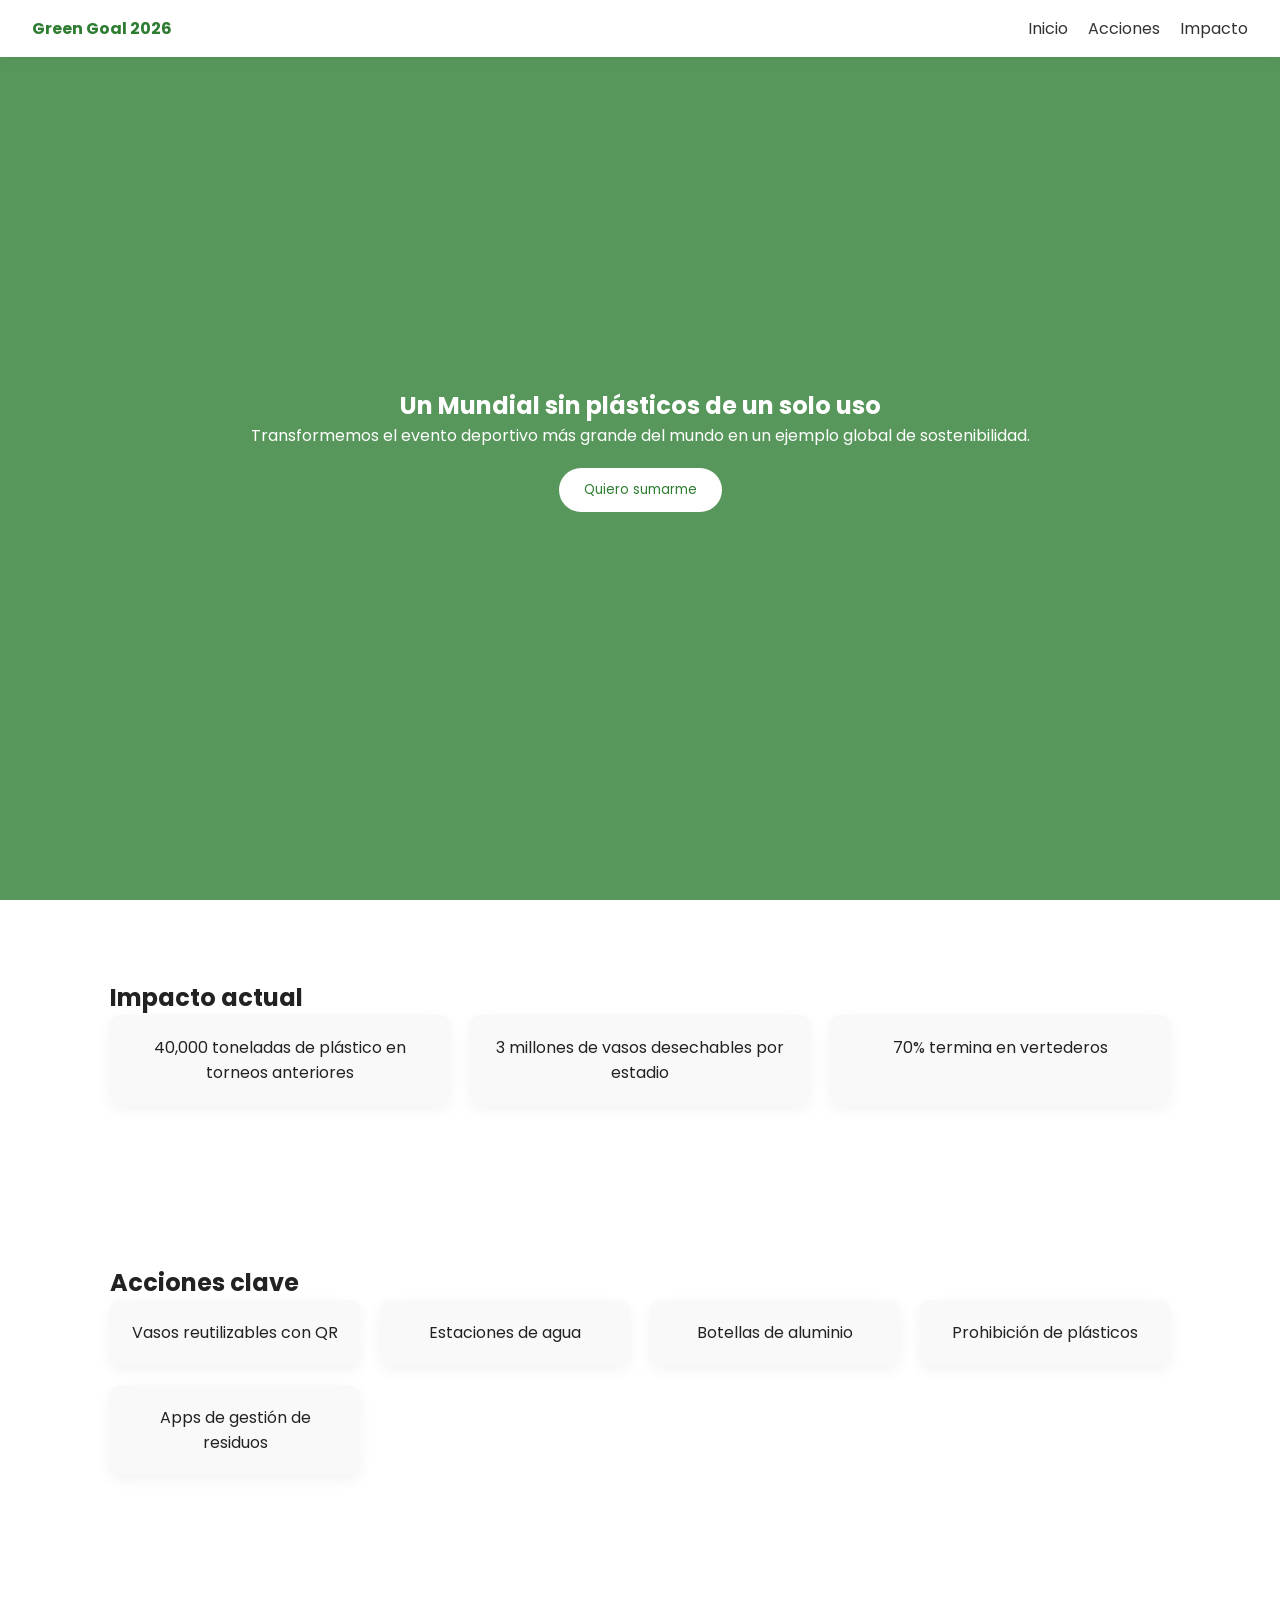
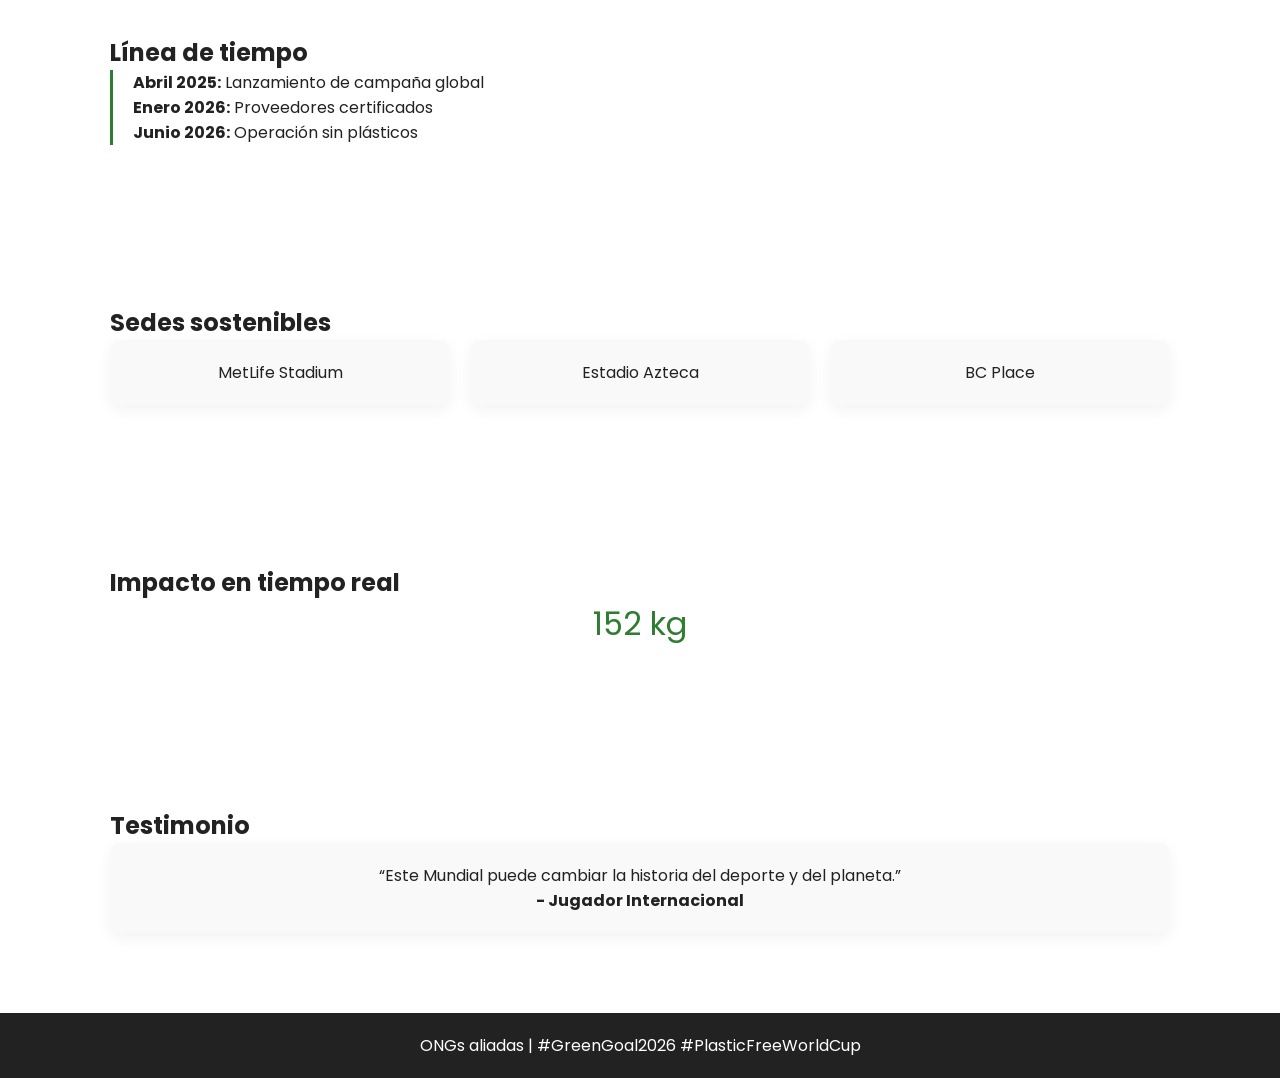
==== index.html @ ec7aee98 "Cambios" ====
<!DOCTYPE html>
<html lang="es">
<head>
  <meta charset="UTF-8">
  <meta name="viewport" content="width=device-width, initial-scale=1.0">
  <title>Green Goal 2026</title>
  <link rel="stylesheet" href="style.css">
  <link href="https://fonts.googleapis.com/css2?family=Poppins:wght@300;400;600;700&display=swap" rel="stylesheet">
</head>
<body>

<header>
  <div class="logo">Green Goal 2026</div>
  <div class="menu-toggle" id="menu-toggle">☰</div>
  <nav>
    <ul id="menu">
      <li><a href="#">Inicio</a></li>
      <li><a href="#">Acciones</a></li>
      <li><a href="#">Impacto</a></li>
    </ul>
  </nav>
</header>

<section class="hero">
  <h1>Un Mundial sin plásticos de un solo uso</h1>
  <p>Transformemos el evento deportivo más grande del mundo en un ejemplo global de sostenibilidad.</p>
  <button class="btn" id="cta-btn">Quiero sumarme</button>
</section>

<section class="section reveal">
  <h2>Impacto actual</h2>
  <div class="grid stats">
    <div class="card">40,000 toneladas de plástico en torneos anteriores</div>
    <div class="card">3 millones de vasos desechables por estadio</div>
    <div class="card">70% termina en vertederos</div>
  </div>
</section>

<section class="section reveal">
  <h2>Acciones clave</h2>
  <div class="grid actions">
    <div class="card">Vasos reutilizables con QR</div>
    <div class="card">Estaciones de agua</div>
    <div class="card">Botellas de aluminio</div>
    <div class="card">Prohibición de plásticos</div>
    <div class="card">Apps de gestión de residuos</div>
  </div>
</section>

<section class="section reveal">
  <h2>Línea de tiempo</h2>
  <div class="timeline">
    <div><strong>Abril 2025:</strong> Lanzamiento de campaña global</div>
    <div><strong>Enero 2026:</strong> Proveedores certificados</div>
    <div><strong>Junio 2026:</strong> Operación sin plásticos</div>
  </div>
</section>

<section class="section reveal">
  <h2>Sedes sostenibles</h2>
  <div class="grid actions">
    <div class="card">MetLife Stadium</div>
    <div class="card">Estadio Azteca</div>
    <div class="card">BC Place</div>
  </div>
</section>

<section class="section reveal">
  <h2>Impacto en tiempo real</h2>
  <div class="counter" id="counter">0 kg</div>
</section>

<section class="section reveal">
  <h2>Testimonio</h2>
  <div class="card">
    “Este Mundial puede cambiar la historia del deporte y del planeta.”
    <br><strong>- Jugador Internacional</strong>
  </div>
</section>

<footer>
  <p>ONGs aliadas | #GreenGoal2026 #PlasticFreeWorldCup</p>
</footer>

<script src="script.js"></script>
</body>
</html>
---- style.css ----
:root{
    --green-dark:#2e7d32;
    --green-light:#a5d6a7;
    --gray-dark:#222;
  }
  
  *{
    margin:0;
    padding:0;
    box-sizing:border-box;
    font-family:'Poppins',sans-serif;
  }
  
  body{
    color:var(--gray-dark);
    background:#fff;
  }
  
  header{
    position:fixed;
    width:100%;
    top:0;
    display:flex;
    justify-content:space-between;
    align-items:center;
    padding:1rem 2rem;
    background:#fff;
    box-shadow:0 2px 10px rgba(0,0,0,0.05);
    z-index:1000;
  }
  
  .logo{
    font-weight:700;
    color:var(--green-dark);
  }
  
  nav ul{
    display:flex;
    list-style:none;
  }
  
  nav ul li{
    margin-left:20px;
  }
  
  nav a{
    text-decoration:none;
    color:#333;
  }
  
  .menu-toggle{
    display:none;
    font-size:1.5rem;
    cursor:pointer;
  }
  
  .hero{
    height:100vh;
    display:flex;
    flex-direction:column;
    justify-content:center;
    align-items:center;
    text-align:center;
    background:linear-gradient(rgba(46,125,50,0.8),rgba(46,125,50,0.8)),
    url('https://images.unsplash.com/photo-1508098682722-e99c43a406b2') center/cover;
    color:white;
    padding:20px;
  }
  
  .btn{
    margin-top:20px;
    padding:12px 25px;
    border:none;
    border-radius:30px;
    cursor:pointer;
    background:white;
    color:var(--green-dark);
    transition:0.3s;
  }
  
  .btn:hover{
    background:var(--green-light);
  }
  
  .section{
    padding:80px 20px;
    max-width:1100px;
    margin:auto;
  }
  
  .grid{
    display:grid;
    gap:20px;
  }
  
  .stats{
    grid-template-columns:repeat(auto-fit,minmax(200px,1fr));
  }
  
  .actions{
    grid-template-columns:repeat(auto-fit,minmax(220px,1fr));
  }
  
  .card{
    background:#f9f9f9;
    padding:20px;
    border-radius:10px;
    text-align:center;
    box-shadow:0 5px 15px rgba(0,0,0,0.05);
  }
  
  .timeline{
    border-left:3px solid var(--green-dark);
    padding-left:20px;
  }
  
  .counter{
    text-align:center;
    font-size:2rem;
    color:var(--green-dark);
  }
  
  footer{
    background:var(--gray-dark);
    color:#fff;
    text-align:center;
    padding:20px;
  }
  
  /* Scroll reveal */
  .reveal{
    opacity:0;
    transform:translateY(20px);
    transition:1s;
  }
  
  .reveal.active{
    opacity:1;
    transform:translateY(0);
  }
  
  /* Responsive */
  @media(max-width:768px){
    nav ul{
      display:none;
      flex-direction:column;
      position:absolute;
      right:0;
      top:60px;
      background:#fff;
      width:200px;
    }
  
    nav ul.show{
      display:flex;
    }
  
    .menu-toggle{
      display:block;
    }
  }
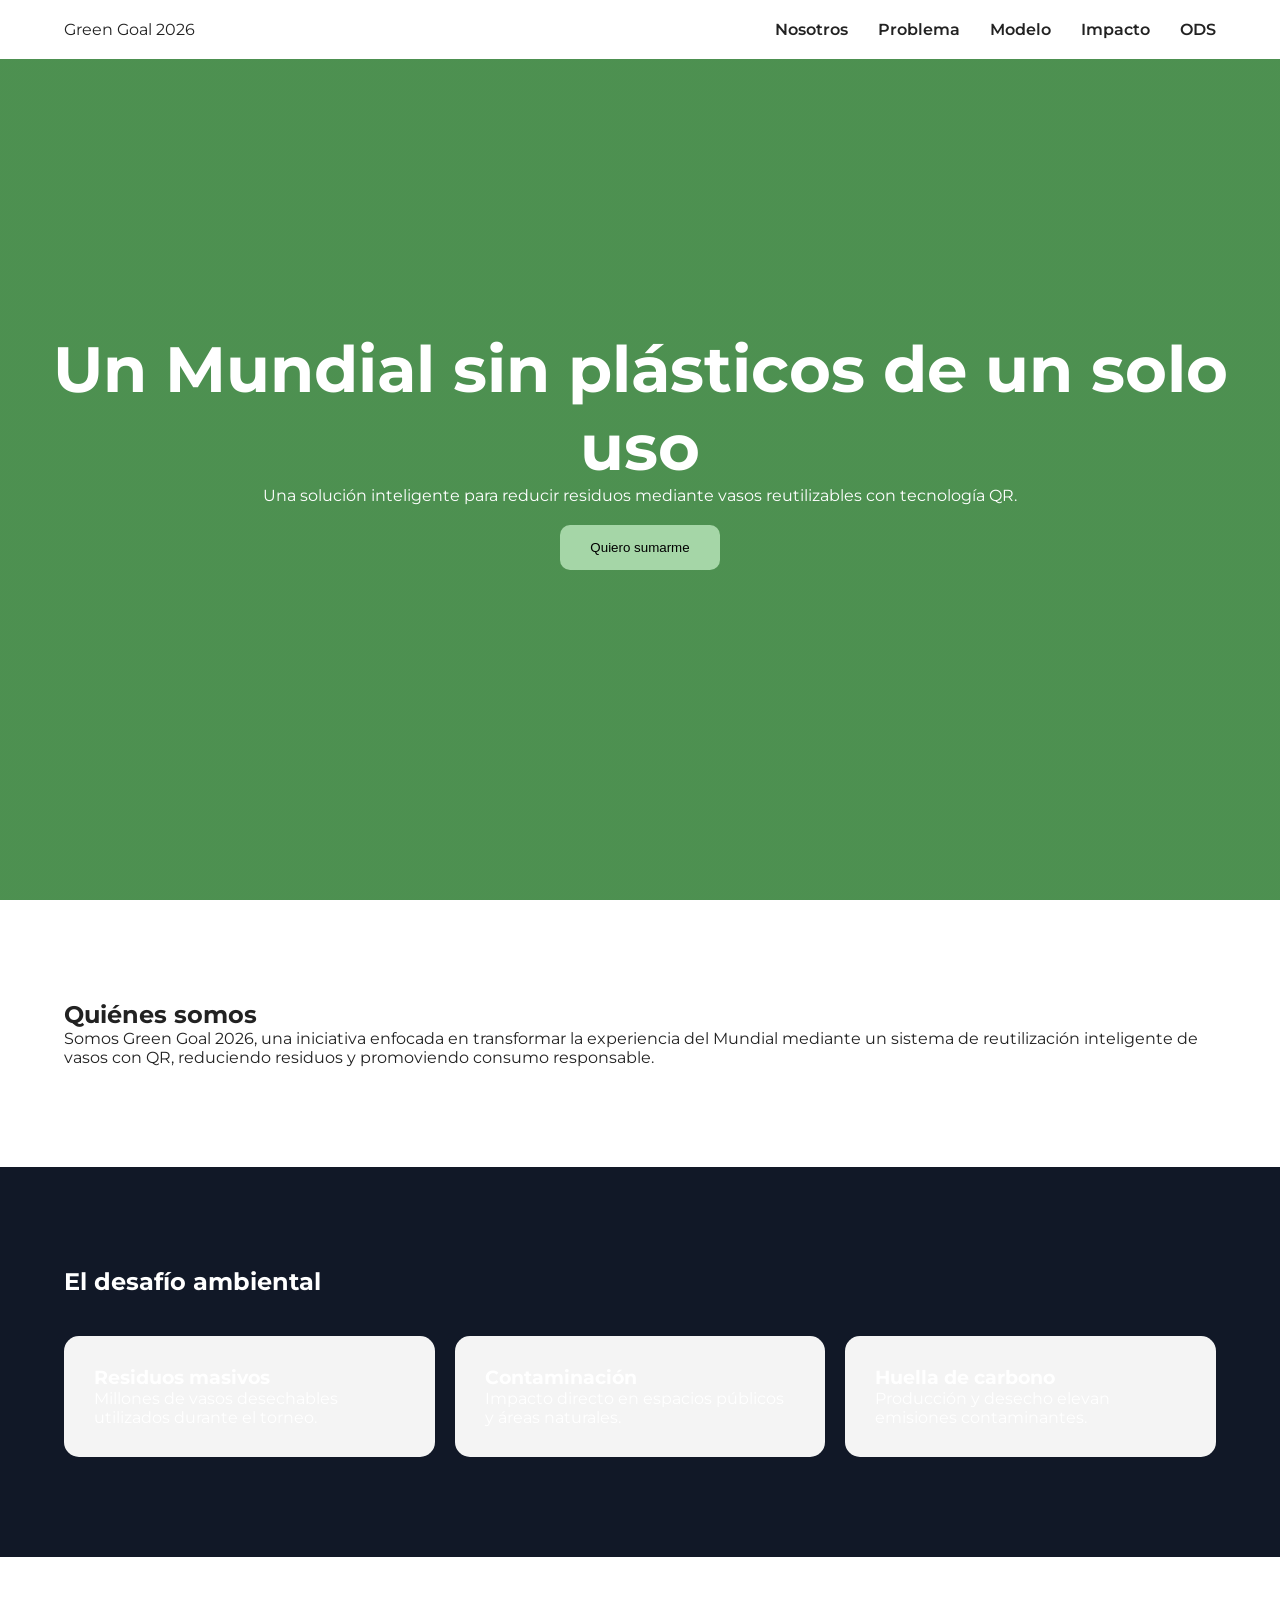
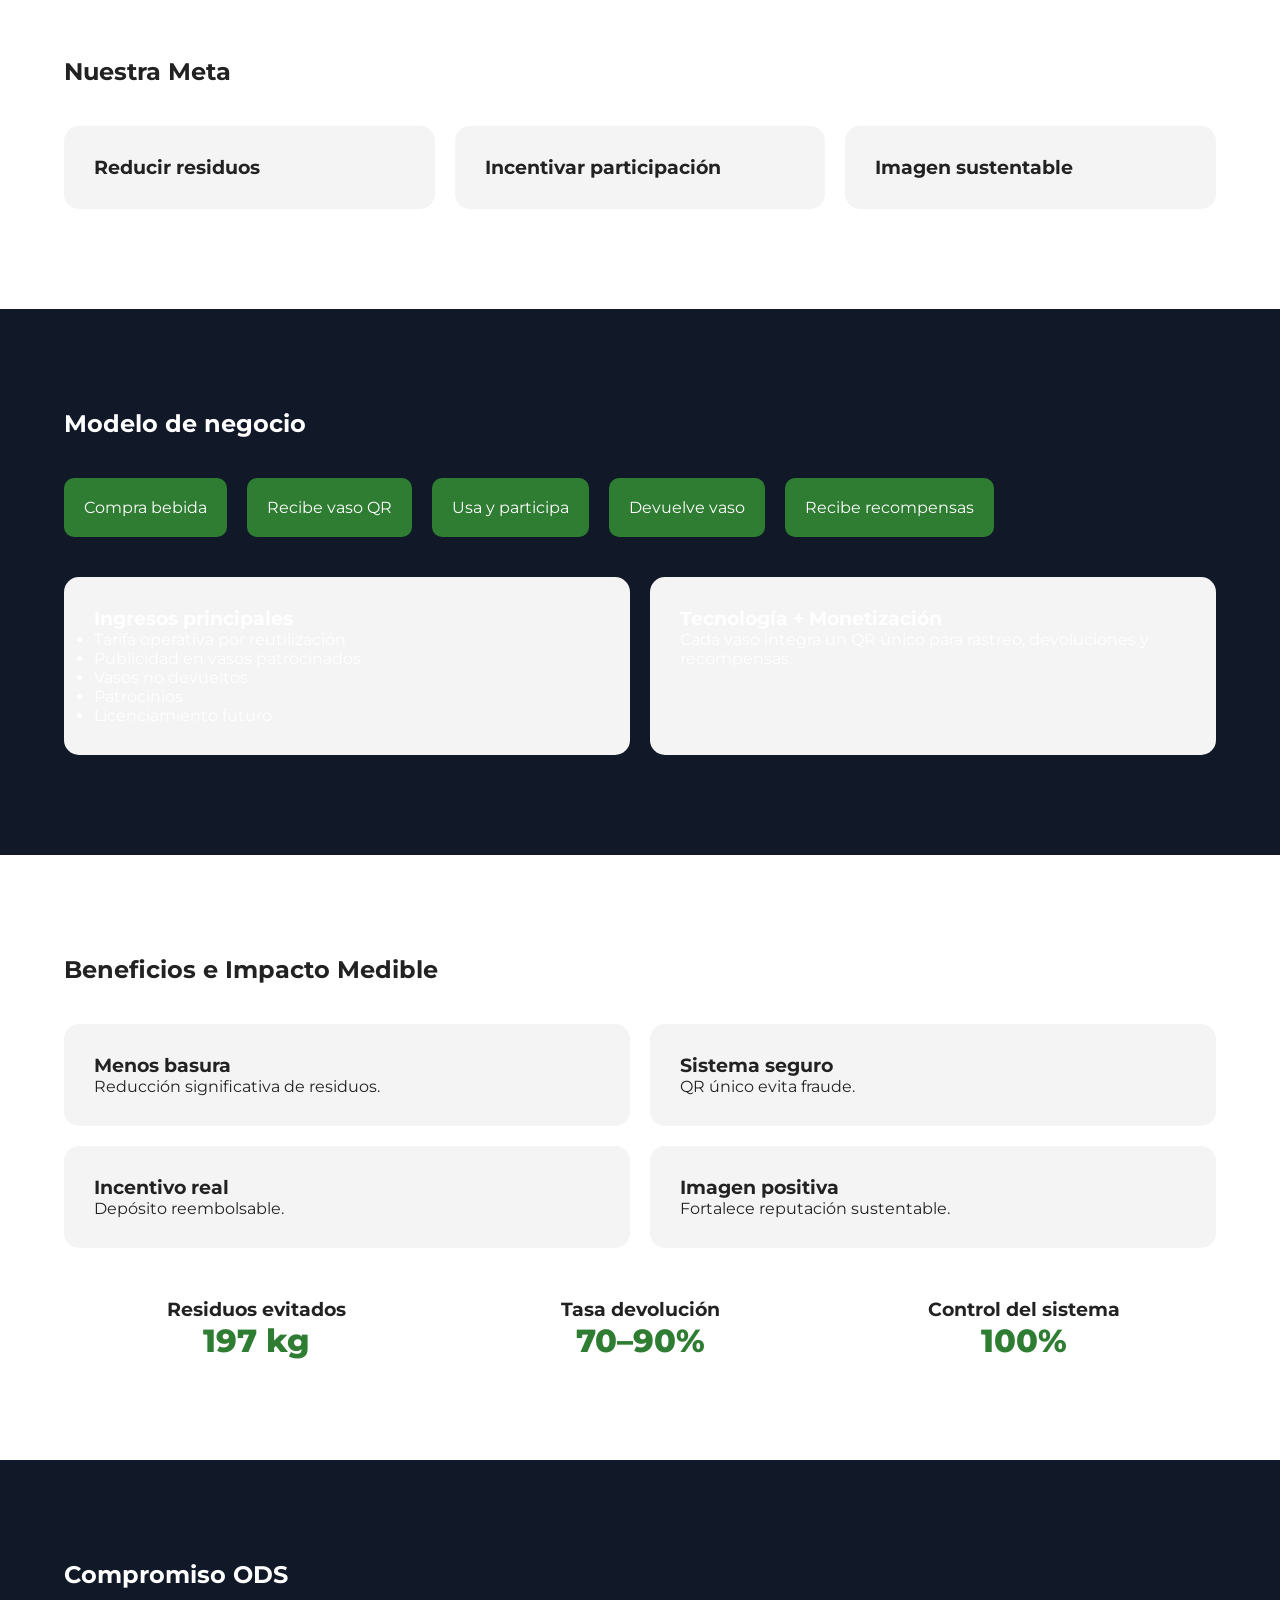
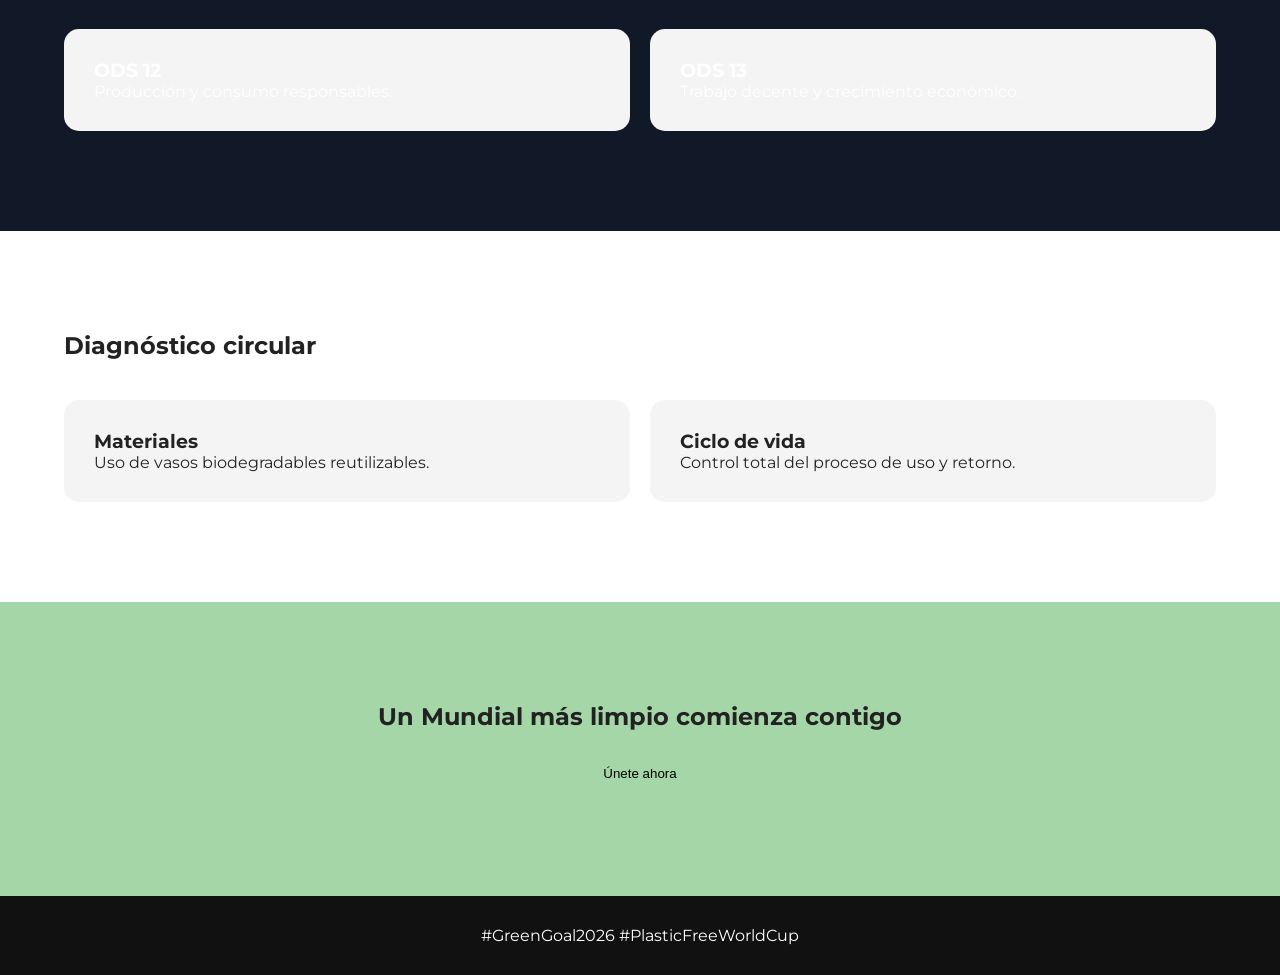
==== commit dd667e5b: "Cambios" ====
--- a/index.html
+++ b/index.html
@@ -4,82 +4,234 @@
   <meta charset="UTF-8">
   <meta name="viewport" content="width=device-width, initial-scale=1.0">
   <title>Green Goal 2026</title>
+
   <link rel="stylesheet" href="style.css">
-  <link href="https://fonts.googleapis.com/css2?family=Poppins:wght@300;400;600;700&display=swap" rel="stylesheet">
+  <link href="https://fonts.googleapis.com/css2?family=Montserrat:wght@300;400;600;700;800&display=swap" rel="stylesheet">
 </head>
 <body>
 
-<header>
-  <div class="logo">Green Goal 2026</div>
-  <div class="menu-toggle" id="menu-toggle">☰</div>
-  <nav>
-    <ul id="menu">
-      <li><a href="#">Inicio</a></li>
-      <li><a href="#">Acciones</a></li>
-      <li><a href="#">Impacto</a></li>
-    </ul>
-  </nav>
+<header class="header">
+    <div class="container nav-container">
+        <div class="logo">Green Goal 2026</div>
+
+        <nav class="nav" id="nav">
+            <a href="#about">Nosotros</a>
+            <a href="#challenge">Problema</a>
+            <a href="#model">Modelo</a>
+            <a href="#impact">Impacto</a>
+            <a href="#ods">ODS</a>
+        </nav>
+
+        <button class="hamburger" id="hamburger">
+            ☰
+        </button>
+    </div>
 </header>
 
 <section class="hero">
-  <h1>Un Mundial sin plásticos de un solo uso</h1>
-  <p>Transformemos el evento deportivo más grande del mundo en un ejemplo global de sostenibilidad.</p>
-  <button class="btn" id="cta-btn">Quiero sumarme</button>
+    <div class="hero-content">
+        <h1>Un Mundial sin plásticos de un solo uso</h1>
+        <p>
+            Una solución inteligente para reducir residuos
+            mediante vasos reutilizables con tecnología QR.
+        </p>
+
+        <button id="joinBtn">Quiero sumarme</button>
+    </div>
+</section>
+
+<section id="about" class="section reveal">
+    <div class="container">
+        <h2>Quiénes somos</h2>
+        <p>
+            Somos Green Goal 2026, una iniciativa enfocada en transformar
+            la experiencia del Mundial mediante un sistema de reutilización
+            inteligente de vasos con QR, reduciendo residuos y promoviendo
+            consumo responsable.
+        </p>
+    </div>
+</section>
+
+<section id="challenge" class="section reveal dark">
+    <div class="container">
+        <h2>El desafío ambiental</h2>
+
+        <div class="grid-3">
+
+            <div class="card">
+                <h3>Residuos masivos</h3>
+                <p>Millones de vasos desechables utilizados durante el torneo.</p>
+            </div>
+
+            <div class="card">
+                <h3>Contaminación</h3>
+                <p>Impacto directo en espacios públicos y áreas naturales.</p>
+            </div>
+
+            <div class="card">
+                <h3>Huella de carbono</h3>
+                <p>Producción y desecho elevan emisiones contaminantes.</p>
+            </div>
+
+        </div>
+    </div>
 </section>
 
 <section class="section reveal">
-  <h2>Impacto actual</h2>
-  <div class="grid stats">
-    <div class="card">40,000 toneladas de plástico en torneos anteriores</div>
-    <div class="card">3 millones de vasos desechables por estadio</div>
-    <div class="card">70% termina en vertederos</div>
-  </div>
+    <div class="container">
+        <h2>Nuestra Meta</h2>
+
+        <div class="grid-3">
+
+            <div class="goal-card">
+                <h3>Reducir residuos</h3>
+            </div>
+
+            <div class="goal-card">
+                <h3>Incentivar participación</h3>
+            </div>
+
+            <div class="goal-card">
+                <h3>Imagen sustentable</h3>
+            </div>
+
+        </div>
+    </div>
+</section>
+
+<section id="model" class="section reveal dark">
+    <div class="container">
+        <h2>Modelo de negocio</h2>
+
+        <div class="timeline-flow">
+
+            <div class="flow-step">Compra bebida</div>
+            <div class="flow-step">Recibe vaso QR</div>
+            <div class="flow-step">Usa y participa</div>
+            <div class="flow-step">Devuelve vaso</div>
+            <div class="flow-step">Recibe recompensas</div>
+
+        </div>
+
+        <div class="business-grid">
+
+            <div class="business-card">
+                <h3>Ingresos principales</h3>
+                <ul>
+                    <li>Tarifa operativa por reutilización</li>
+                    <li>Publicidad en vasos patrocinados</li>
+                    <li>Vasos no devueltos</li>
+                    <li>Patrocinios</li>
+                    <li>Licenciamiento futuro</li>
+                </ul>
+            </div>
+
+            <div class="business-card">
+                <h3>Tecnología + Monetización</h3>
+                <p>
+                    Cada vaso integra un QR único para rastreo,
+                    devoluciones y recompensas.
+                </p>
+            </div>
+
+        </div>
+    </div>
+</section>
+
+<section id="impact" class="section reveal">
+    <div class="container">
+        <h2>Beneficios e Impacto Medible</h2>
+
+        <div class="grid-2">
+
+            <div class="metric-card">
+                <h3>Menos basura</h3>
+                <p>Reducción significativa de residuos.</p>
+            </div>
+
+            <div class="metric-card">
+                <h3>Sistema seguro</h3>
+                <p>QR único evita fraude.</p>
+            </div>
+
+            <div class="metric-card">
+                <h3>Incentivo real</h3>
+                <p>Depósito reembolsable.</p>
+            </div>
+
+            <div class="metric-card">
+                <h3>Imagen positiva</h3>
+                <p>Fortalece reputación sustentable.</p>
+            </div>
+
+        </div>
+
+        <div class="live-metrics">
+
+            <div>
+                <h3>Residuos evitados</h3>
+                <span id="plasticCounter">0 kg</span>
+            </div>
+
+            <div>
+                <h3>Tasa devolución</h3>
+                <span>70–90%</span>
+            </div>
+
+            <div>
+                <h3>Control del sistema</h3>
+                <span>100%</span>
+            </div>
+
+        </div>
+    </div>
+</section>
+
+<section id="ods" class="section reveal dark">
+    <div class="container">
+        <h2>Compromiso ODS</h2>
+
+        <div class="grid-2">
+
+            <div class="card">
+                <h3>ODS 12</h3>
+                <p>Producción y consumo responsables.</p>
+            </div>
+
+            <div class="card">
+                <h3>ODS 13</h3>
+                <p>Trabajo decente y crecimiento económico.</p>
+            </div>
+
+        </div>
+    </div>
 </section>
 
 <section class="section reveal">
-  <h2>Acciones clave</h2>
-  <div class="grid actions">
-    <div class="card">Vasos reutilizables con QR</div>
-    <div class="card">Estaciones de agua</div>
-    <div class="card">Botellas de aluminio</div>
-    <div class="card">Prohibición de plásticos</div>
-    <div class="card">Apps de gestión de residuos</div>
-  </div>
-</section>
-
-<section class="section reveal">
-  <h2>Línea de tiempo</h2>
-  <div class="timeline">
-    <div><strong>Abril 2025:</strong> Lanzamiento de campaña global</div>
-    <div><strong>Enero 2026:</strong> Proveedores certificados</div>
-    <div><strong>Junio 2026:</strong> Operación sin plásticos</div>
-  </div>
-</section>
-
-<section class="section reveal">
-  <h2>Sedes sostenibles</h2>
-  <div class="grid actions">
-    <div class="card">MetLife Stadium</div>
-    <div class="card">Estadio Azteca</div>
-    <div class="card">BC Place</div>
-  </div>
-</section>
-
-<section class="section reveal">
-  <h2>Impacto en tiempo real</h2>
-  <div class="counter" id="counter">0 kg</div>
-</section>
-
-<section class="section reveal">
-  <h2>Testimonio</h2>
-  <div class="card">
-    “Este Mundial puede cambiar la historia del deporte y del planeta.”
-    <br><strong>- Jugador Internacional</strong>
-  </div>
+    <div class="container">
+        <h2>Diagnóstico circular</h2>
+
+        <div class="grid-2">
+            <div class="card">
+                <h3>Materiales</h3>
+                <p>Uso de vasos biodegradables reutilizables.</p>
+            </div>
+
+            <div class="card">
+                <h3>Ciclo de vida</h3>
+                <p>Control total del proceso de uso y retorno.</p>
+            </div>
+        </div>
+    </div>
+</section>
+
+<section class="cta reveal">
+    <h2>Un Mundial más limpio comienza contigo</h2>
+    <button id="joinBtn2">Únete ahora</button>
 </section>
 
 <footer>
-  <p>ONGs aliadas | #GreenGoal2026 #PlasticFreeWorldCup</p>
+    <p>#GreenGoal2026 #PlasticFreeWorldCup</p>
 </footer>
 
 <script src="script.js"></script>
--- a/style.css
+++ b/style.css
@@ -1,161 +1,204 @@
 :root{
-    --green-dark:#2e7d32;
-    --green-light:#a5d6a7;
-    --gray-dark:#222;
-  }
-  
-  *{
-    margin:0;
-    padding:0;
-    box-sizing:border-box;
-    font-family:'Poppins',sans-serif;
-  }
-  
-  body{
-    color:var(--gray-dark);
-    background:#fff;
-  }
-  
-  header{
-    position:fixed;
-    width:100%;
-    top:0;
-    display:flex;
-    justify-content:space-between;
-    align-items:center;
-    padding:1rem 2rem;
-    background:#fff;
-    box-shadow:0 2px 10px rgba(0,0,0,0.05);
-    z-index:1000;
-  }
-  
-  .logo{
-    font-weight:700;
-    color:var(--green-dark);
-  }
-  
-  nav ul{
-    display:flex;
-    list-style:none;
-  }
-  
-  nav ul li{
-    margin-left:20px;
-  }
-  
-  nav a{
-    text-decoration:none;
-    color:#333;
-  }
-  
-  .menu-toggle{
-    display:none;
-    font-size:1.5rem;
-    cursor:pointer;
-  }
-  
-  .hero{
-    height:100vh;
-    display:flex;
-    flex-direction:column;
-    justify-content:center;
-    align-items:center;
-    text-align:center;
-    background:linear-gradient(rgba(46,125,50,0.8),rgba(46,125,50,0.8)),
-    url('https://images.unsplash.com/photo-1508098682722-e99c43a406b2') center/cover;
-    color:white;
-    padding:20px;
-  }
-  
-  .btn{
-    margin-top:20px;
-    padding:12px 25px;
-    border:none;
-    border-radius:30px;
-    cursor:pointer;
-    background:white;
-    color:var(--green-dark);
-    transition:0.3s;
-  }
-  
-  .btn:hover{
-    background:var(--green-light);
-  }
-  
-  .section{
-    padding:80px 20px;
-    max-width:1100px;
-    margin:auto;
-  }
-  
-  .grid{
-    display:grid;
-    gap:20px;
-  }
-  
-  .stats{
-    grid-template-columns:repeat(auto-fit,minmax(200px,1fr));
-  }
-  
-  .actions{
-    grid-template-columns:repeat(auto-fit,minmax(220px,1fr));
-  }
-  
-  .card{
-    background:#f9f9f9;
-    padding:20px;
-    border-radius:10px;
-    text-align:center;
-    box-shadow:0 5px 15px rgba(0,0,0,0.05);
-  }
-  
-  .timeline{
-    border-left:3px solid var(--green-dark);
-    padding-left:20px;
-  }
-  
-  .counter{
-    text-align:center;
-    font-size:2rem;
-    color:var(--green-dark);
-  }
-  
-  footer{
-    background:var(--gray-dark);
-    color:#fff;
-    text-align:center;
-    padding:20px;
-  }
-  
-  /* Scroll reveal */
-  .reveal{
-    opacity:0;
-    transform:translateY(20px);
-    transition:1s;
-  }
-  
-  .reveal.active{
-    opacity:1;
-    transform:translateY(0);
-  }
-  
-  /* Responsive */
-  @media(max-width:768px){
-    nav ul{
-      display:none;
+  --primary:#2e7d32;
+  --secondary:#a5d6a7;
+  --dark:#111827;
+  --white:#ffffff;
+}
+
+*{
+  margin:0;
+  padding:0;
+  box-sizing:border-box;
+}
+
+body{
+  font-family:'Montserrat',sans-serif;
+  background:white;
+  color:#222;
+}
+
+.container{
+  width:90%;
+  max-width:1200px;
+  margin:auto;
+}
+
+.header{
+  position:fixed;
+  width:100%;
+  top:0;
+  background:white;
+  z-index:999;
+}
+
+.nav-container{
+  display:flex;
+  justify-content:space-between;
+  align-items:center;
+  padding:20px 0;
+}
+
+.nav{
+  display:flex;
+  gap:30px;
+}
+
+.nav a{
+  text-decoration:none;
+  color:#222;
+  font-weight:600;
+}
+
+.hamburger{
+  display:none;
+  border:none;
+  background:none;
+  font-size:2rem;
+}
+
+.hero{
+  height:100vh;
+  background:linear-gradient(rgba(46,125,50,.85),rgba(46,125,50,.85));
+  display:flex;
+  justify-content:center;
+  align-items:center;
+  text-align:center;
+  color:white;
+  padding:20px;
+}
+
+.hero h1{
+  font-size:4rem;
+}
+
+button{
+  padding:15px 30px;
+  border:none;
+  background:var(--secondary);
+  margin-top:20px;
+  cursor:pointer;
+  border-radius:10px;
+}
+
+.section{
+  padding:100px 0;
+}
+
+.dark{
+  background:var(--dark);
+  color:white;
+}
+
+.grid-2,
+.grid-3{
+  display:grid;
+  gap:20px;
+  margin-top:40px;
+}
+
+.grid-2{
+  grid-template-columns:repeat(2,1fr);
+}
+
+.grid-3{
+  grid-template-columns:repeat(3,1fr);
+}
+
+.card,
+.goal-card,
+.metric-card,
+.business-card{
+  padding:30px;
+  border-radius:15px;
+  background:#f4f4f4;
+}
+
+.timeline-flow{
+  display:flex;
+  gap:20px;
+  flex-wrap:wrap;
+  margin:40px 0;
+}
+
+.flow-step{
+  padding:20px;
+  background:var(--primary);
+  color:white;
+  border-radius:10px;
+}
+
+.business-grid{
+  display:grid;
+  grid-template-columns:1fr 1fr;
+  gap:20px;
+}
+
+.live-metrics{
+  display:grid;
+  grid-template-columns:repeat(3,1fr);
+  margin-top:50px;
+  text-align:center;
+}
+
+.live-metrics span{
+  font-size:2rem;
+  font-weight:800;
+  color:var(--primary);
+}
+
+.cta{
+  padding:100px 20px;
+  text-align:center;
+  background:var(--secondary);
+}
+
+footer{
+  background:#111;
+  color:white;
+  text-align:center;
+  padding:30px;
+}
+
+.reveal{
+  opacity:0;
+  transform:translateY(40px);
+  transition:1s;
+}
+
+.reveal.active{
+  opacity:1;
+  transform:translateY(0);
+}
+
+@media(max-width:768px){
+
+  .nav{
+      position:absolute;
+      top:80px;
+      right:-100%;
       flex-direction:column;
-      position:absolute;
+      background:white;
+      width:250px;
+      padding:20px;
+      transition:.3s;
+  }
+
+  .nav.active{
       right:0;
-      top:60px;
-      background:#fff;
-      width:200px;
-    }
-  
-    nav ul.show{
-      display:flex;
-    }
-  
-    .menu-toggle{
+  }
+
+  .hamburger{
       display:block;
-    }
-  }+  }
+
+  .grid-2,
+  .grid-3,
+  .business-grid,
+  .live-metrics{
+      grid-template-columns:1fr;
+  }
+
+  .hero h1{
+      font-size:2.2rem;
+  }
+}
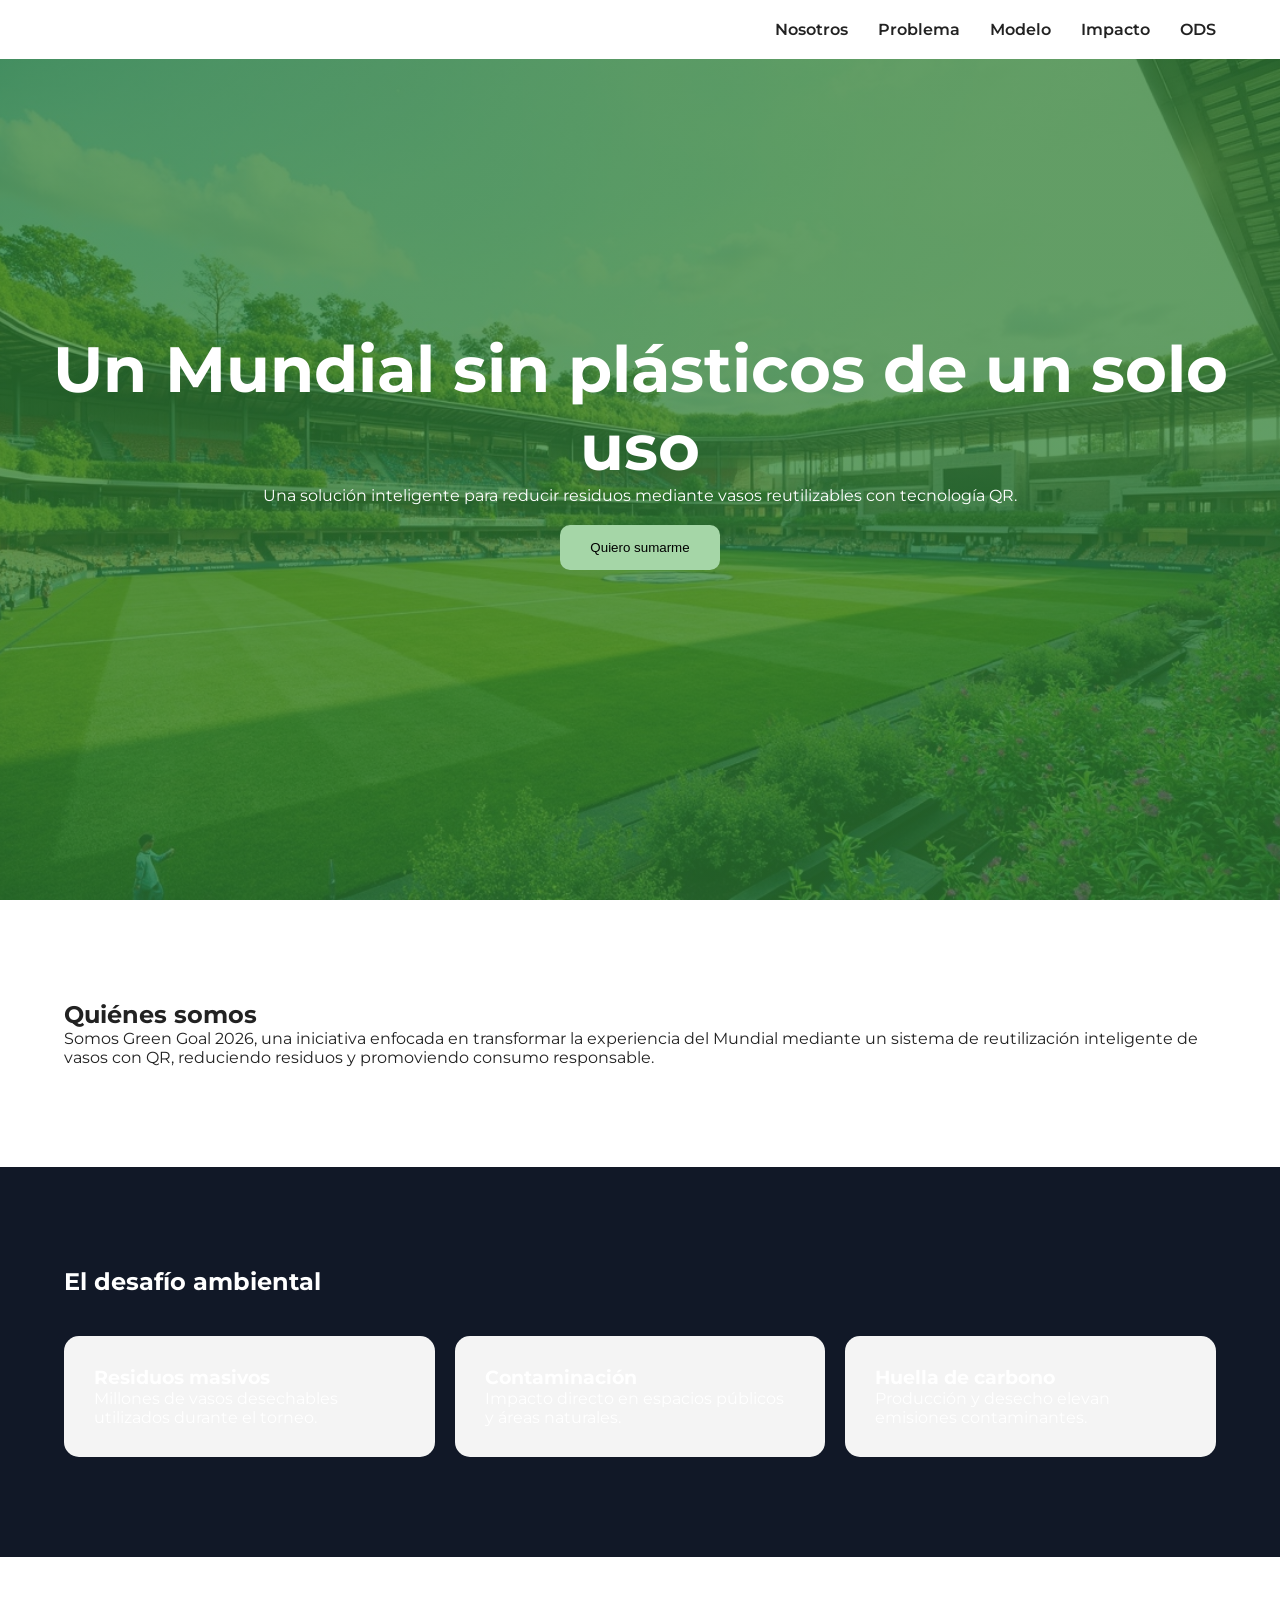
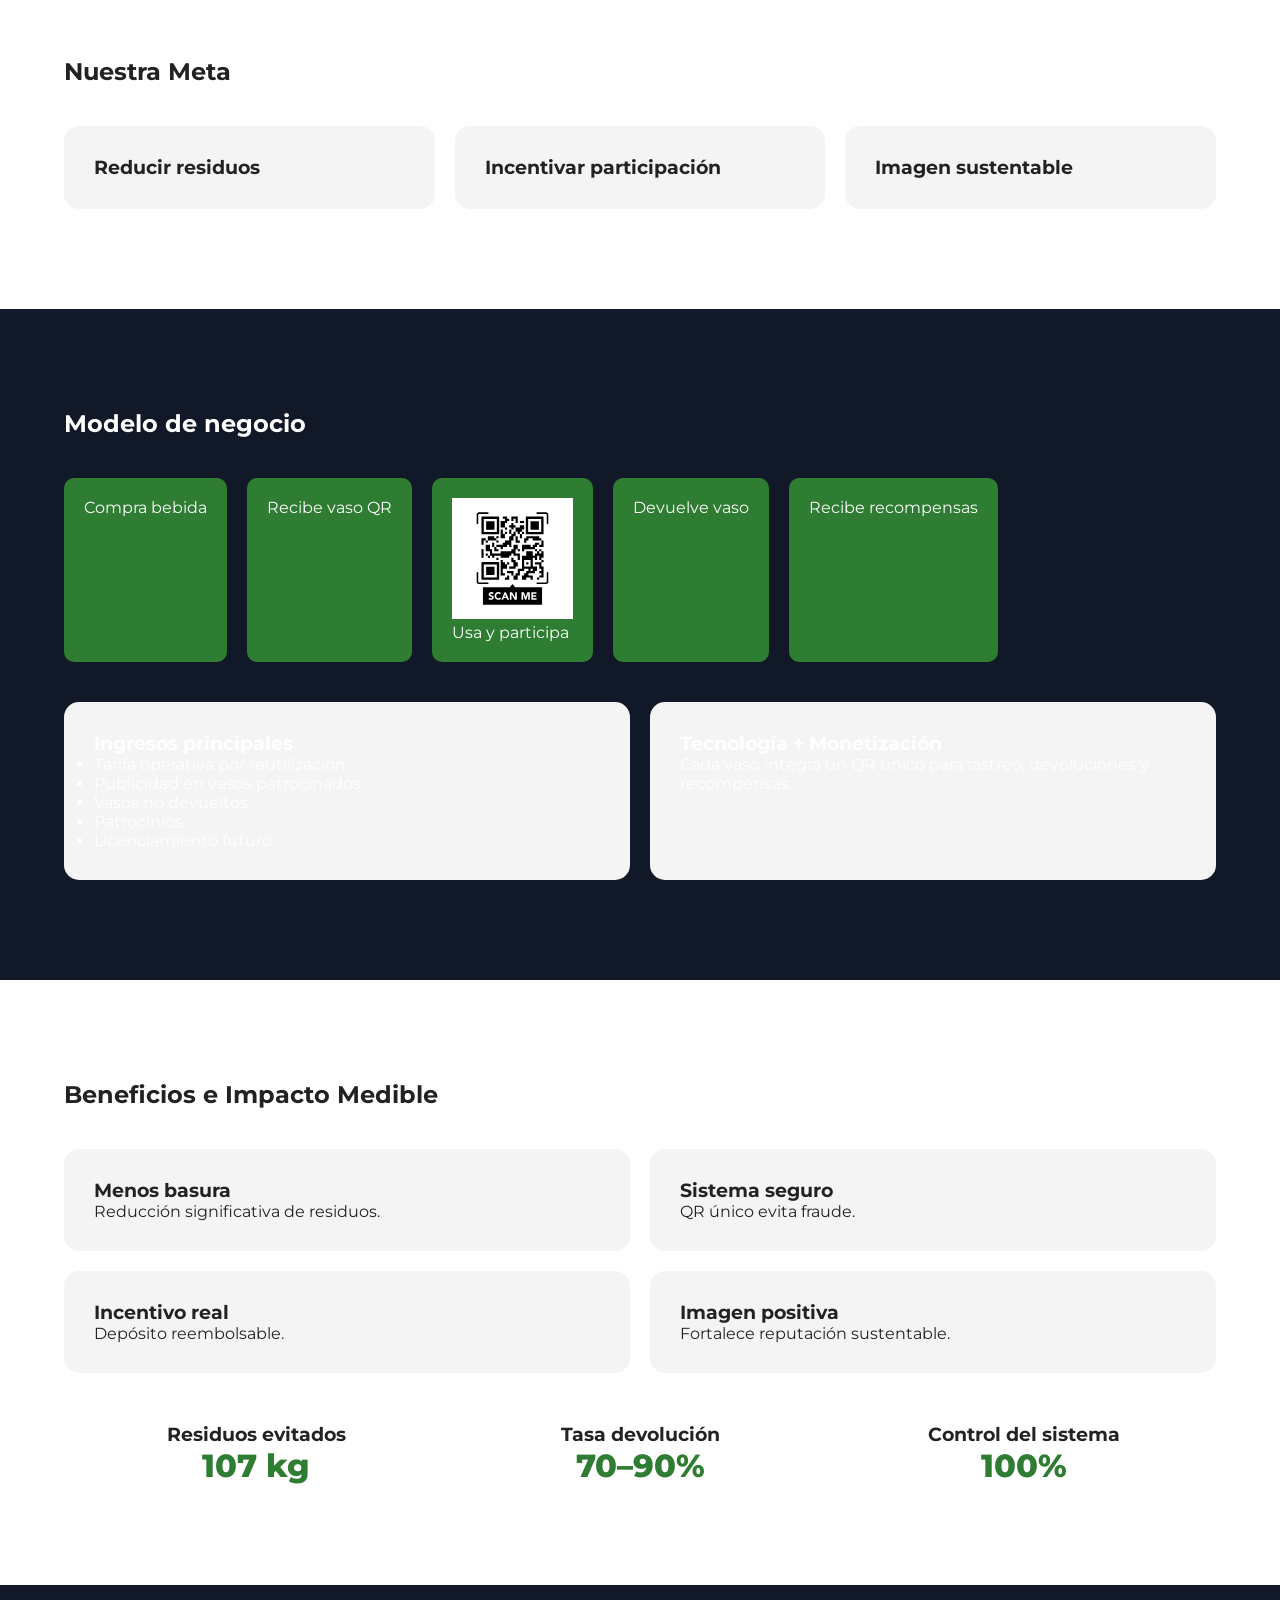
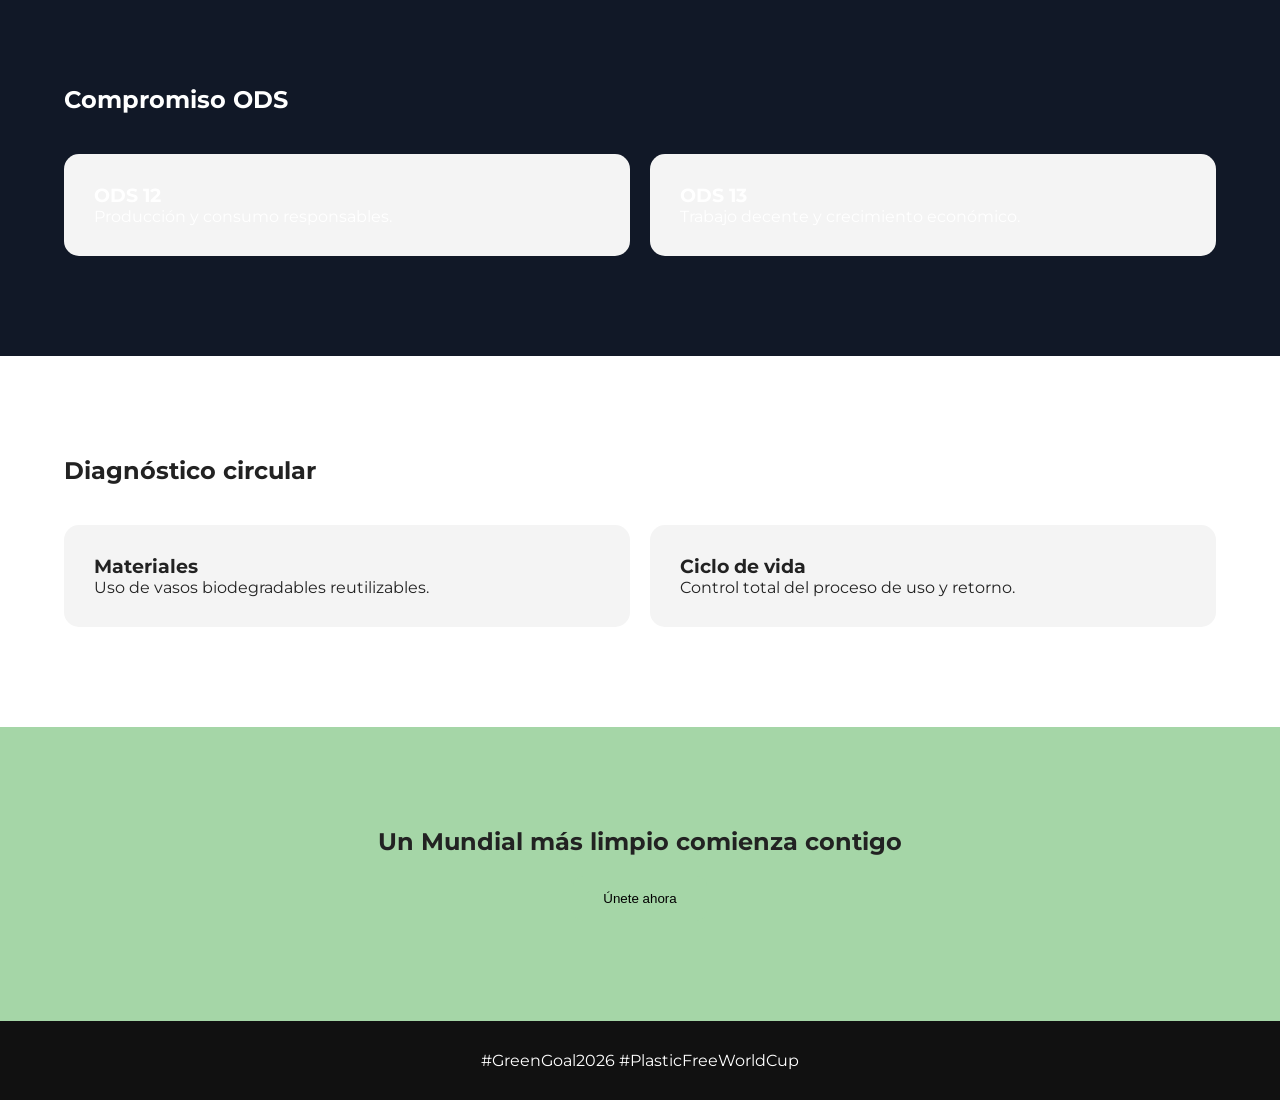
==== commit 462460a1: "Cambios" ====
--- a/index.html
+++ b/index.html
@@ -12,7 +12,9 @@
 
 <header class="header">
     <div class="container nav-container">
-        <div class="logo">Green Goal 2026</div>
+      <div class="logo">
+        <img src="./assets/logo.svg" alt="Green Goal Logo">
+    </div>
 
         <nav class="nav" id="nav">
             <a href="#about">Nosotros</a>
@@ -107,7 +109,10 @@
 
             <div class="flow-step">Compra bebida</div>
             <div class="flow-step">Recibe vaso QR</div>
-            <div class="flow-step">Usa y participa</div>
+            <div class="flow-step">
+              <img src="./assets/qr-icon.svg" alt="Usa y participa">
+              <span>Usa y participa</span>
+            </div>
             <div class="flow-step">Devuelve vaso</div>
             <div class="flow-step">Recibe recompensas</div>
 
--- a/style.css
+++ b/style.css
@@ -58,7 +58,9 @@
 
 .hero{
   height:100vh;
-  background:linear-gradient(rgba(46,125,50,.85),rgba(46,125,50,.85));
+  background:
+  linear-gradient(rgba(46,125,50,.75),rgba(46,125,50,.75)),
+  url('./assets/hero-bg.jpg') center/cover no-repeat;
   display:flex;
   justify-content:center;
   align-items:center;
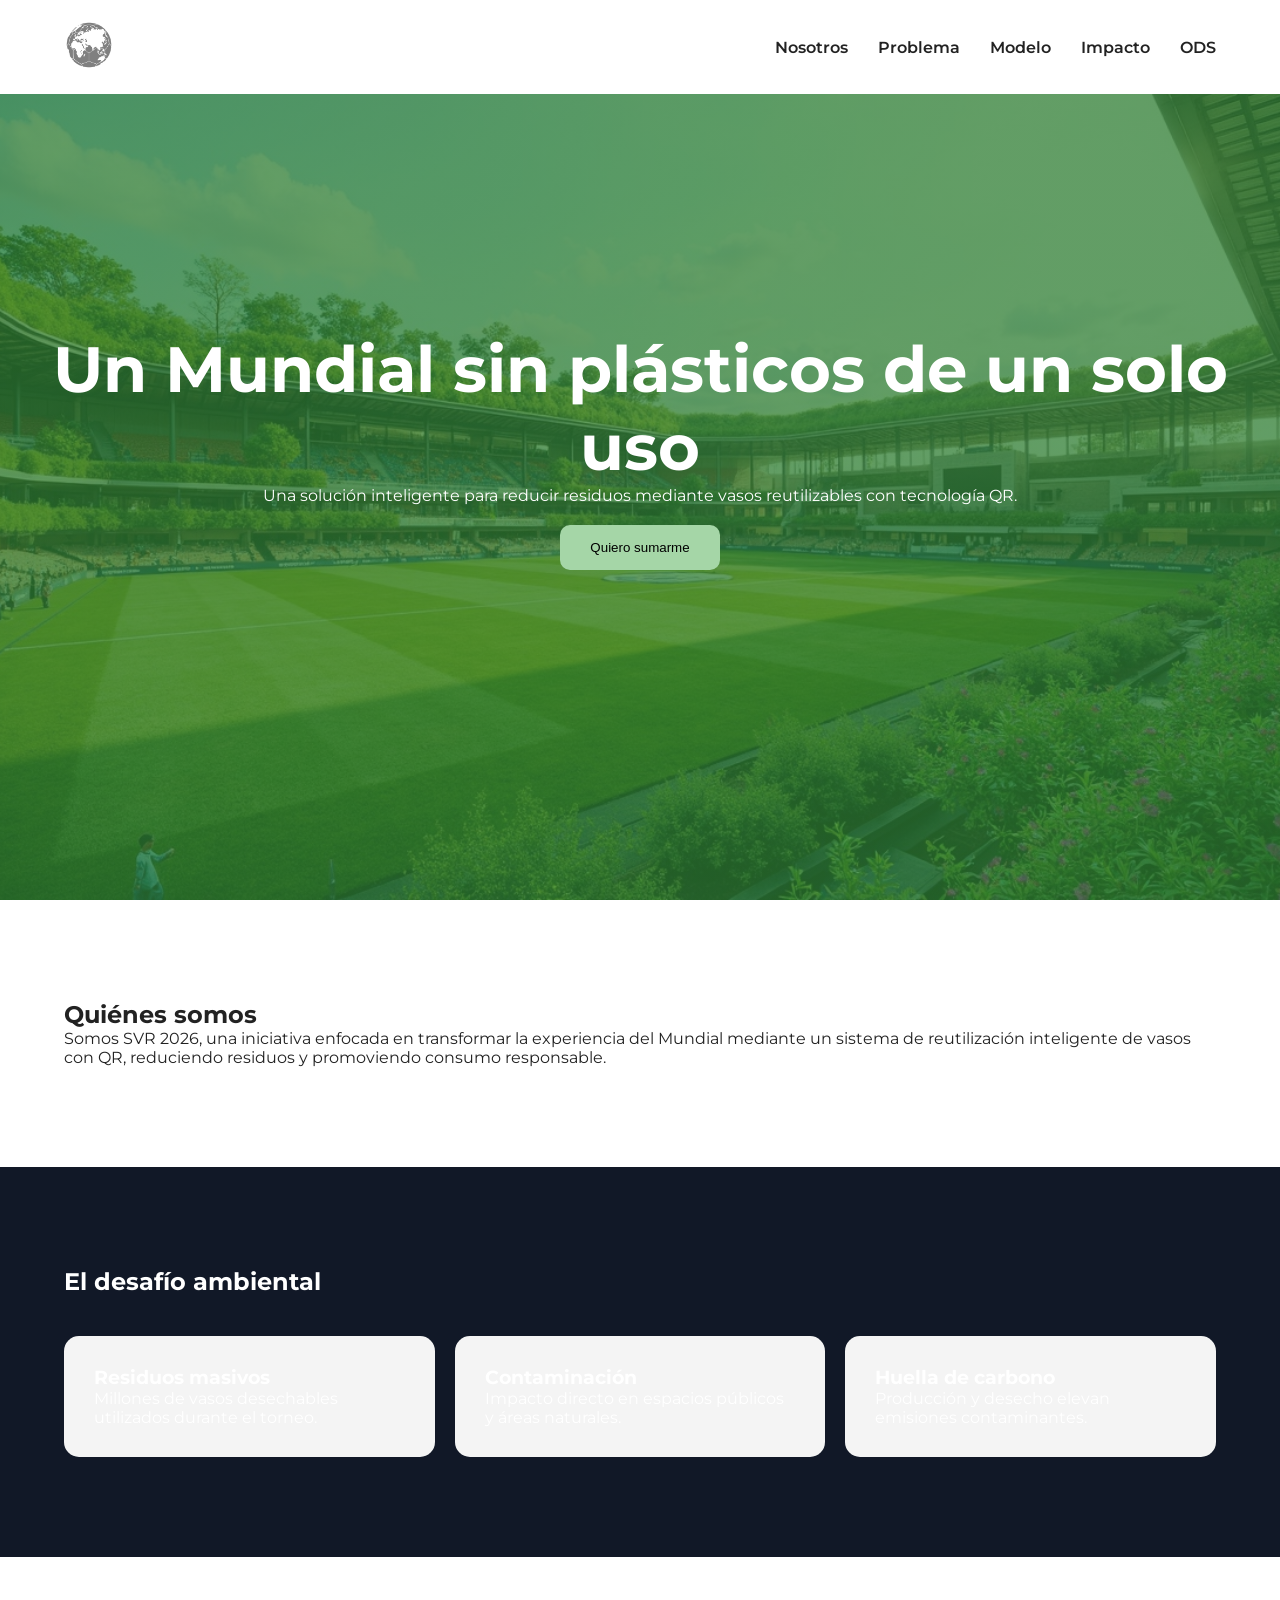
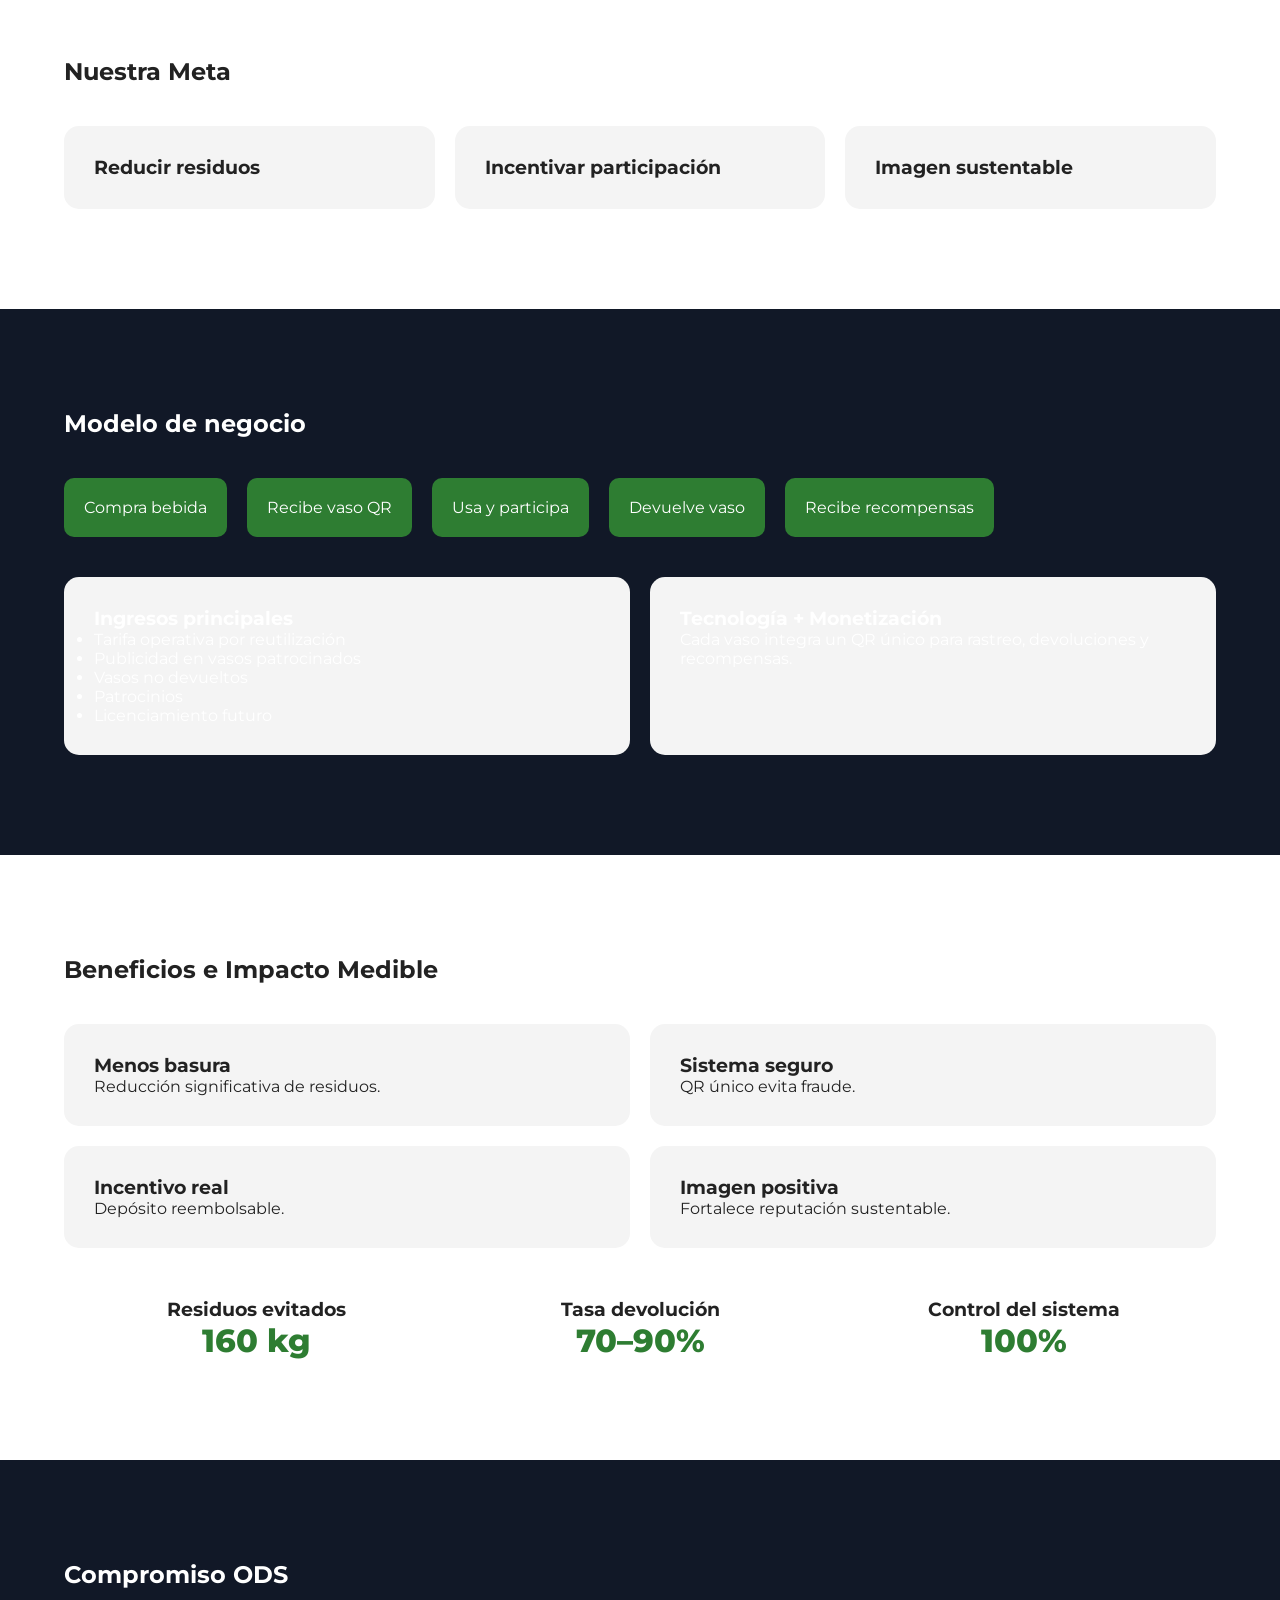
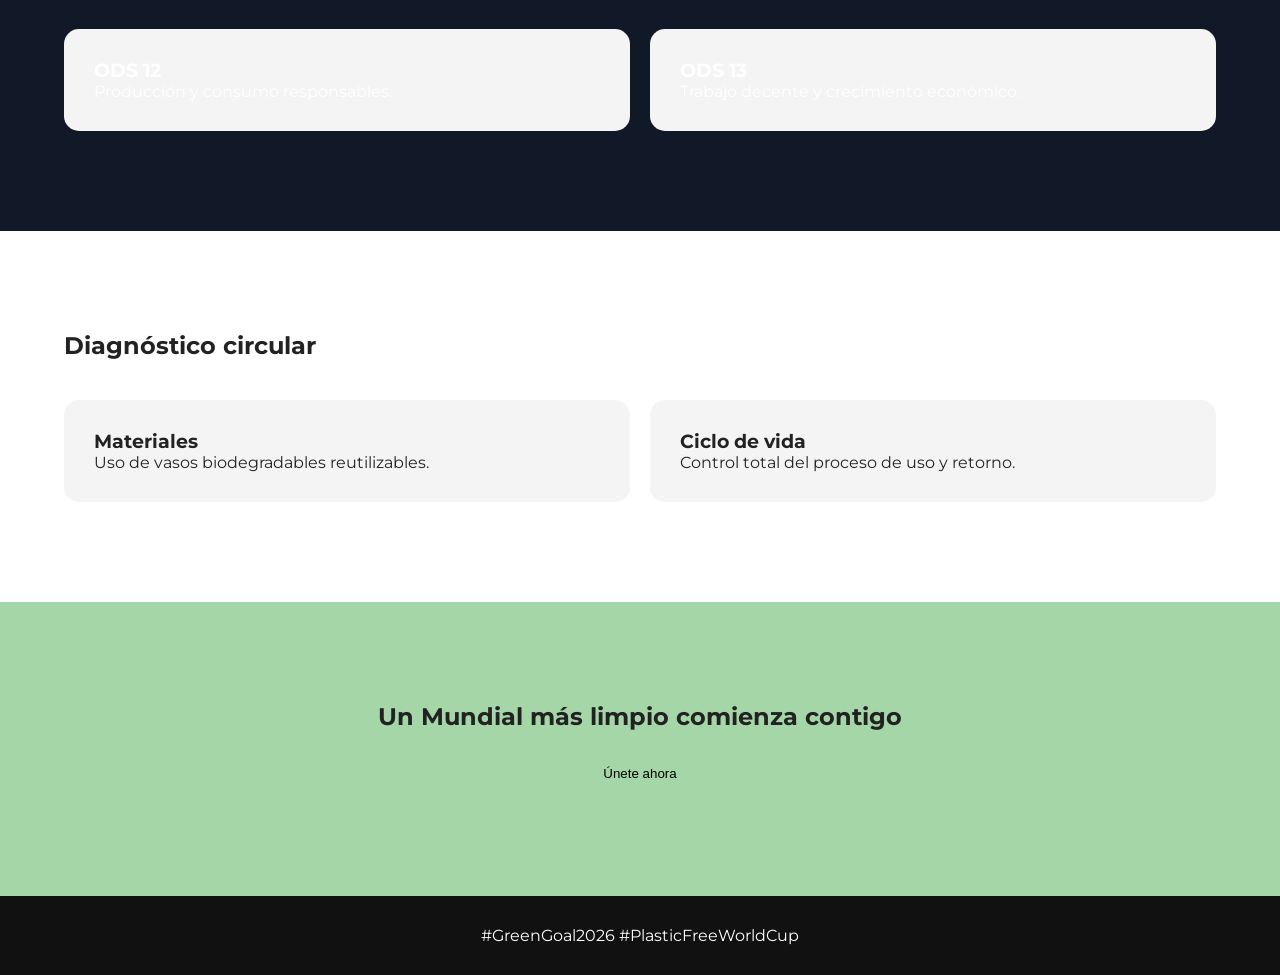
==== commit 262c4b95: "Cambios" ====
--- a/index.html
+++ b/index.html
@@ -13,7 +13,7 @@
 <header class="header">
     <div class="container nav-container">
       <div class="logo">
-        <img src="./assets/logo.svg" alt="Green Goal Logo">
+        <img src="./assets/logo.png.webp" alt="Green Goal Logo" width="50" height="50">
     </div>
 
         <nav class="nav" id="nav">
@@ -46,7 +46,7 @@
     <div class="container">
         <h2>Quiénes somos</h2>
         <p>
-            Somos Green Goal 2026, una iniciativa enfocada en transformar
+            Somos SVR 2026, una iniciativa enfocada en transformar
             la experiencia del Mundial mediante un sistema de reutilización
             inteligente de vasos con QR, reduciendo residuos y promoviendo
             consumo responsable.
@@ -109,10 +109,7 @@
 
             <div class="flow-step">Compra bebida</div>
             <div class="flow-step">Recibe vaso QR</div>
-            <div class="flow-step">
-              <img src="./assets/qr-icon.svg" alt="Usa y participa">
-              <span>Usa y participa</span>
-            </div>
+            <div class="flow-step">Usa y participa</div>
             <div class="flow-step">Devuelve vaso</div>
             <div class="flow-step">Recibe recompensas</div>
 
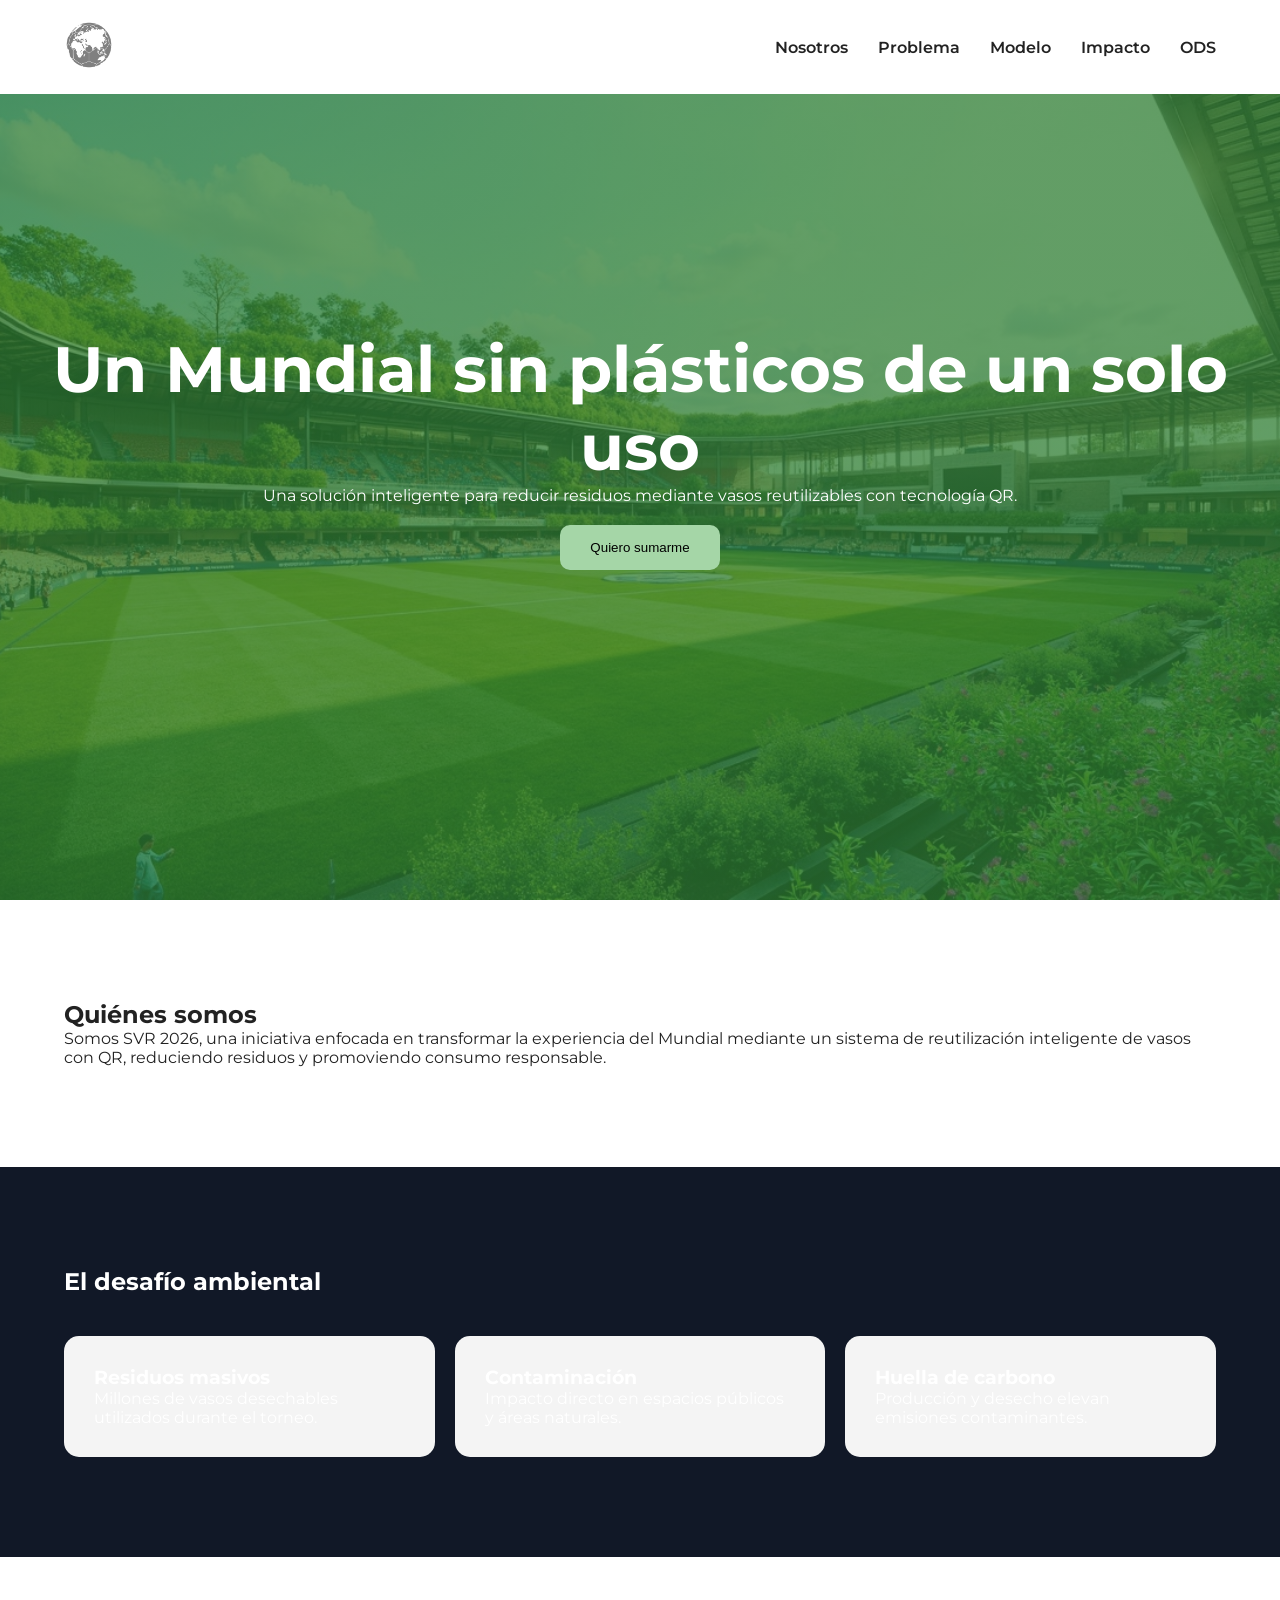
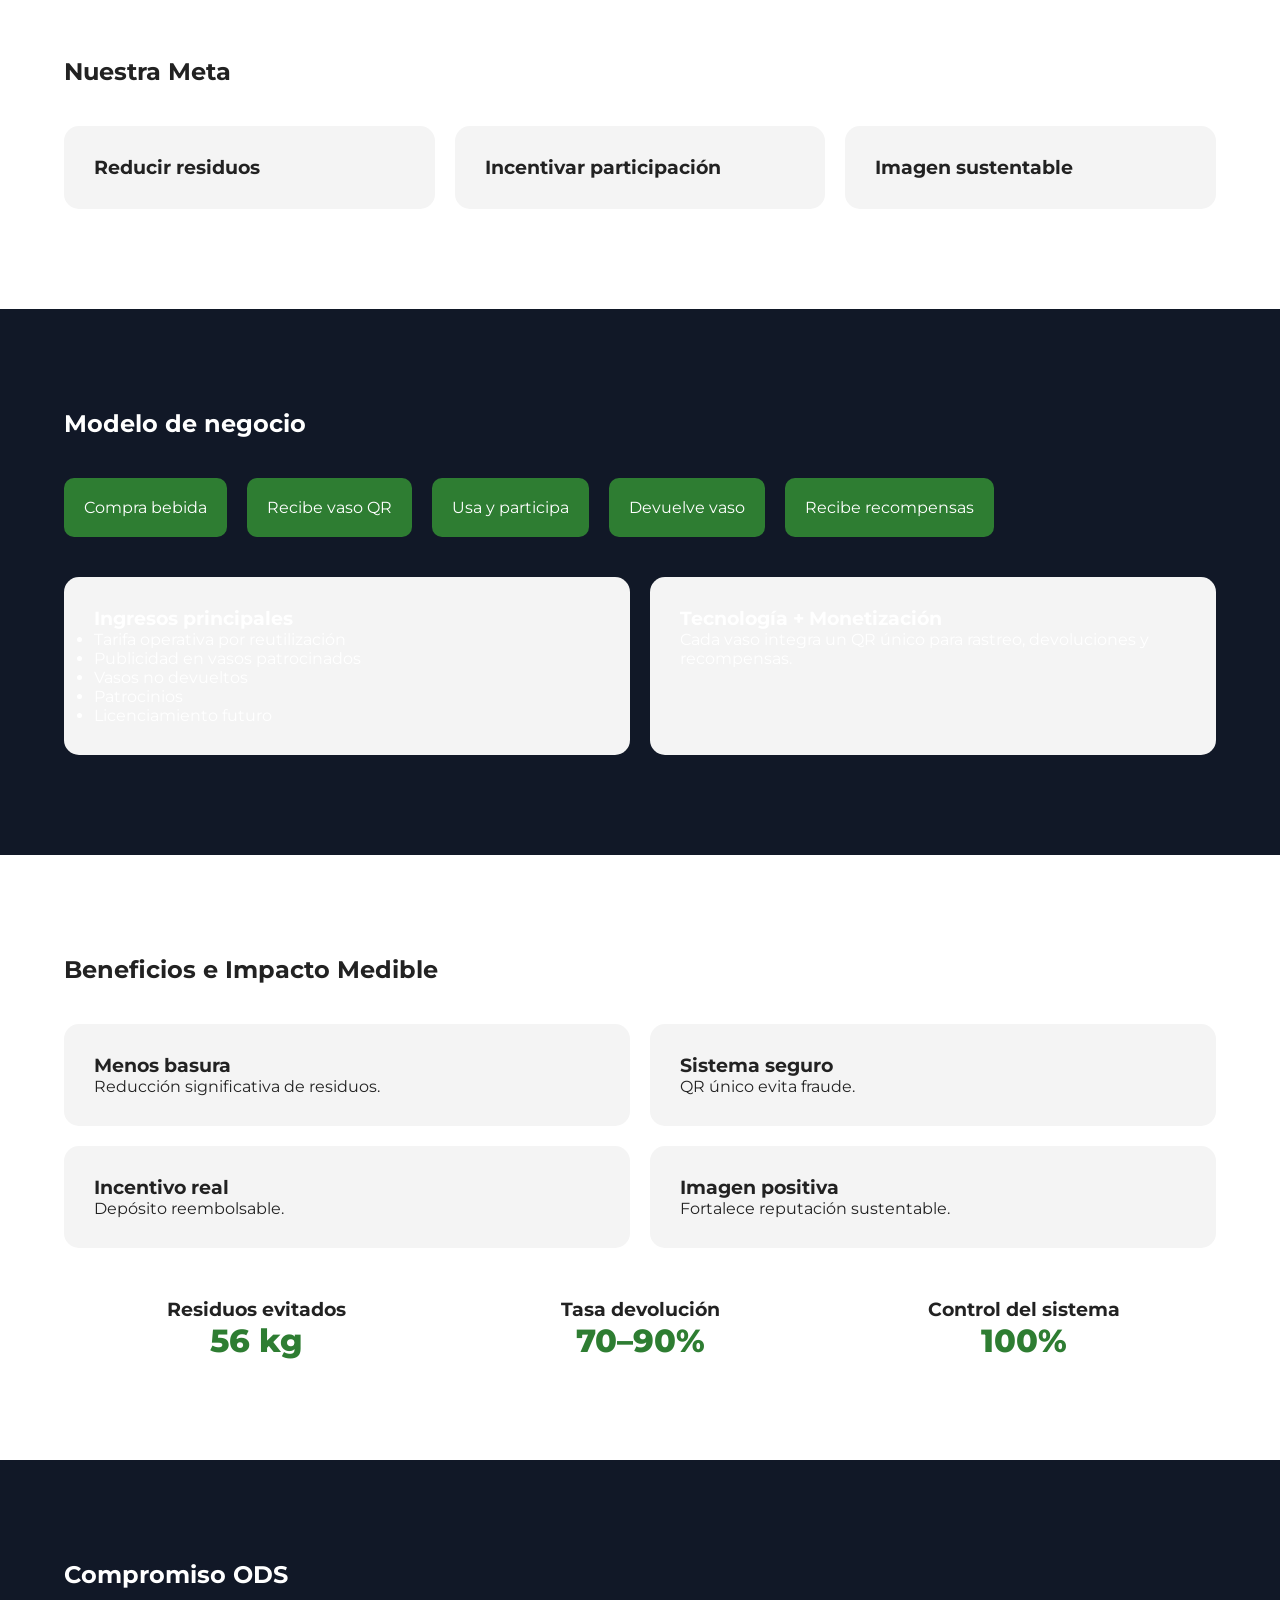
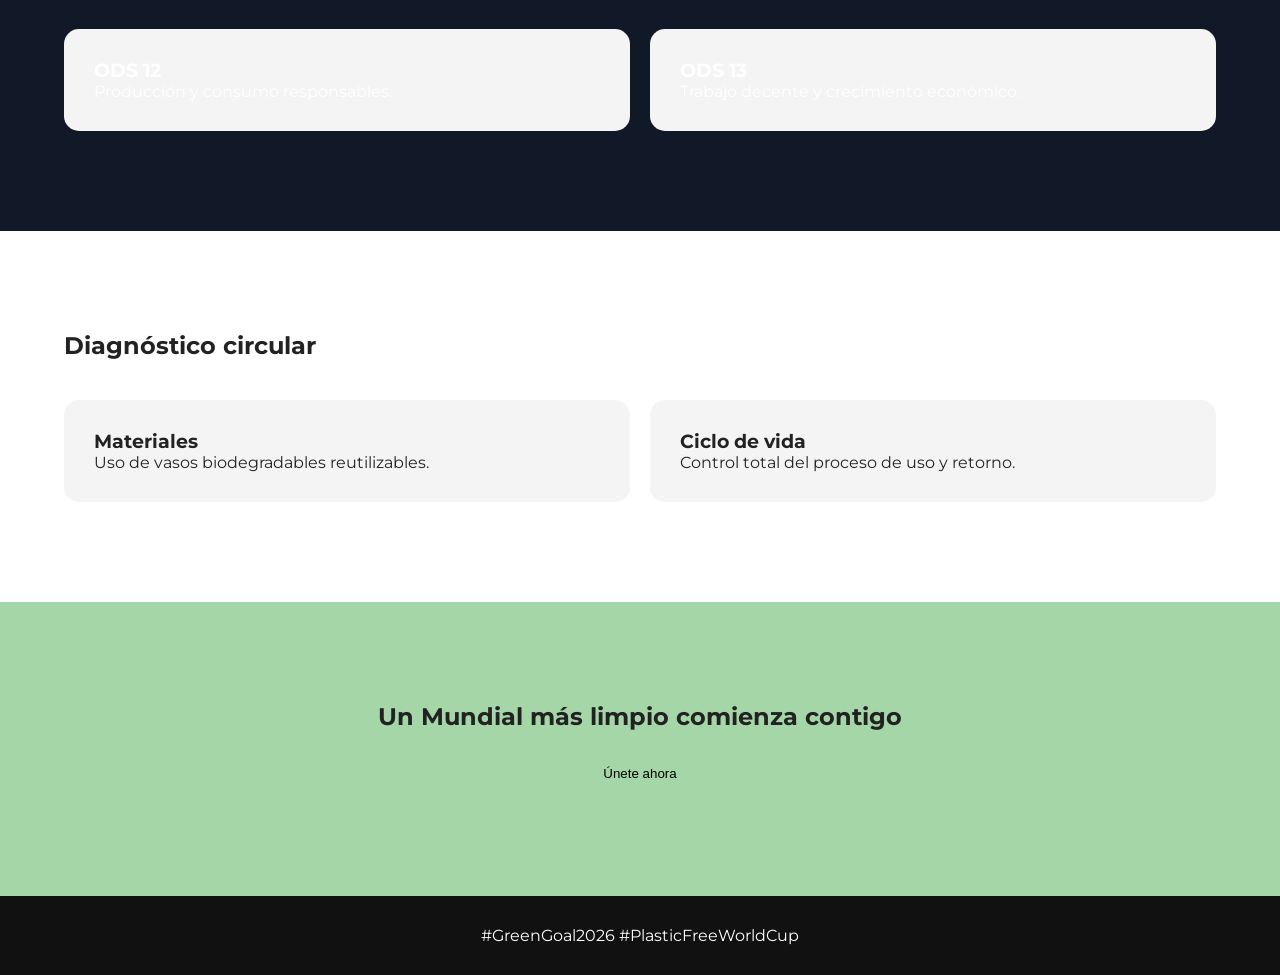
==== commit 3d199345: "Cambios" ====
--- a/index.html
+++ b/index.html
@@ -3,7 +3,7 @@
 <head>
   <meta charset="UTF-8">
   <meta name="viewport" content="width=device-width, initial-scale=1.0">
-  <title>Green Goal 2026</title>
+  <title>SVR 2026</title>
 
   <link rel="stylesheet" href="style.css">
   <link href="https://fonts.googleapis.com/css2?family=Montserrat:wght@300;400;600;700;800&display=swap" rel="stylesheet">
@@ -13,7 +13,7 @@
 <header class="header">
     <div class="container nav-container">
       <div class="logo">
-        <img src="./assets/logo.png.webp" alt="Green Goal Logo" width="50" height="50">
+        <img src="./assets/logo.png.webp" alt="SVL Logo" width="50" height="50">
     </div>
 
         <nav class="nav" id="nav">
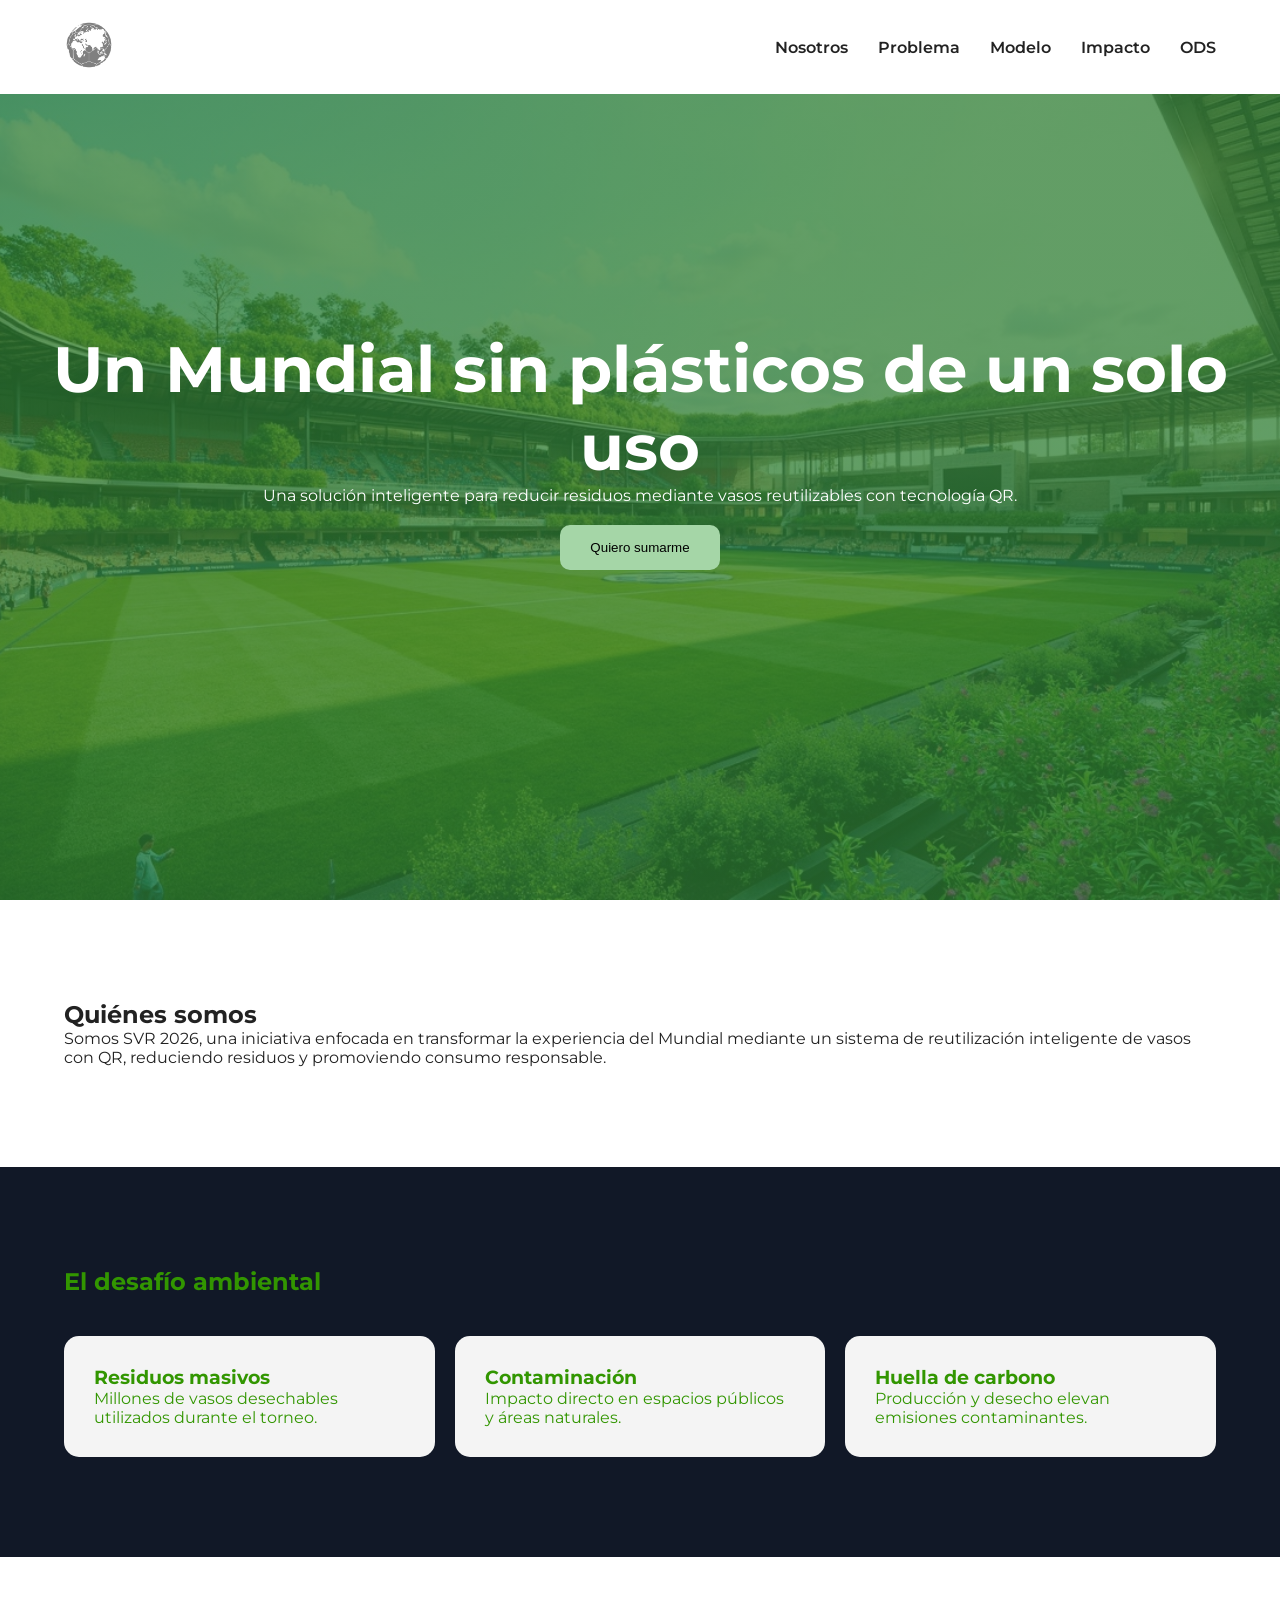
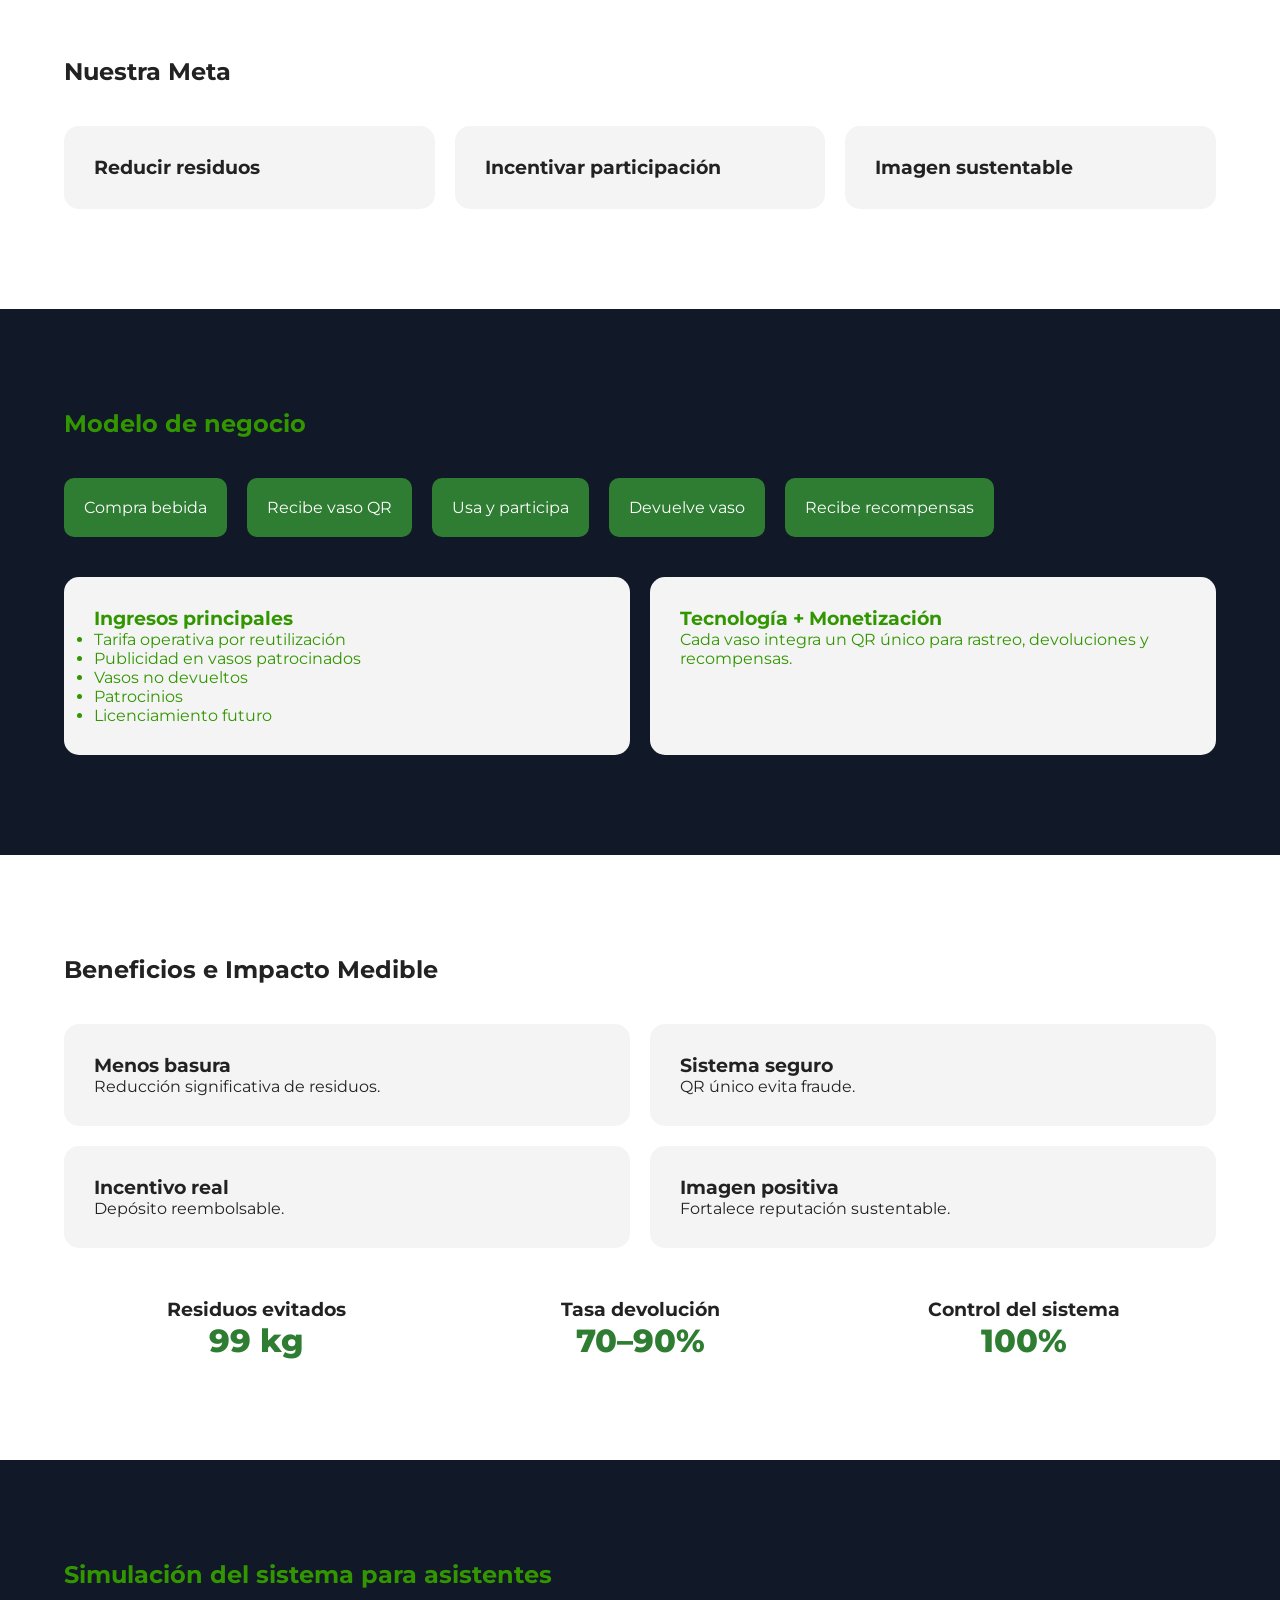
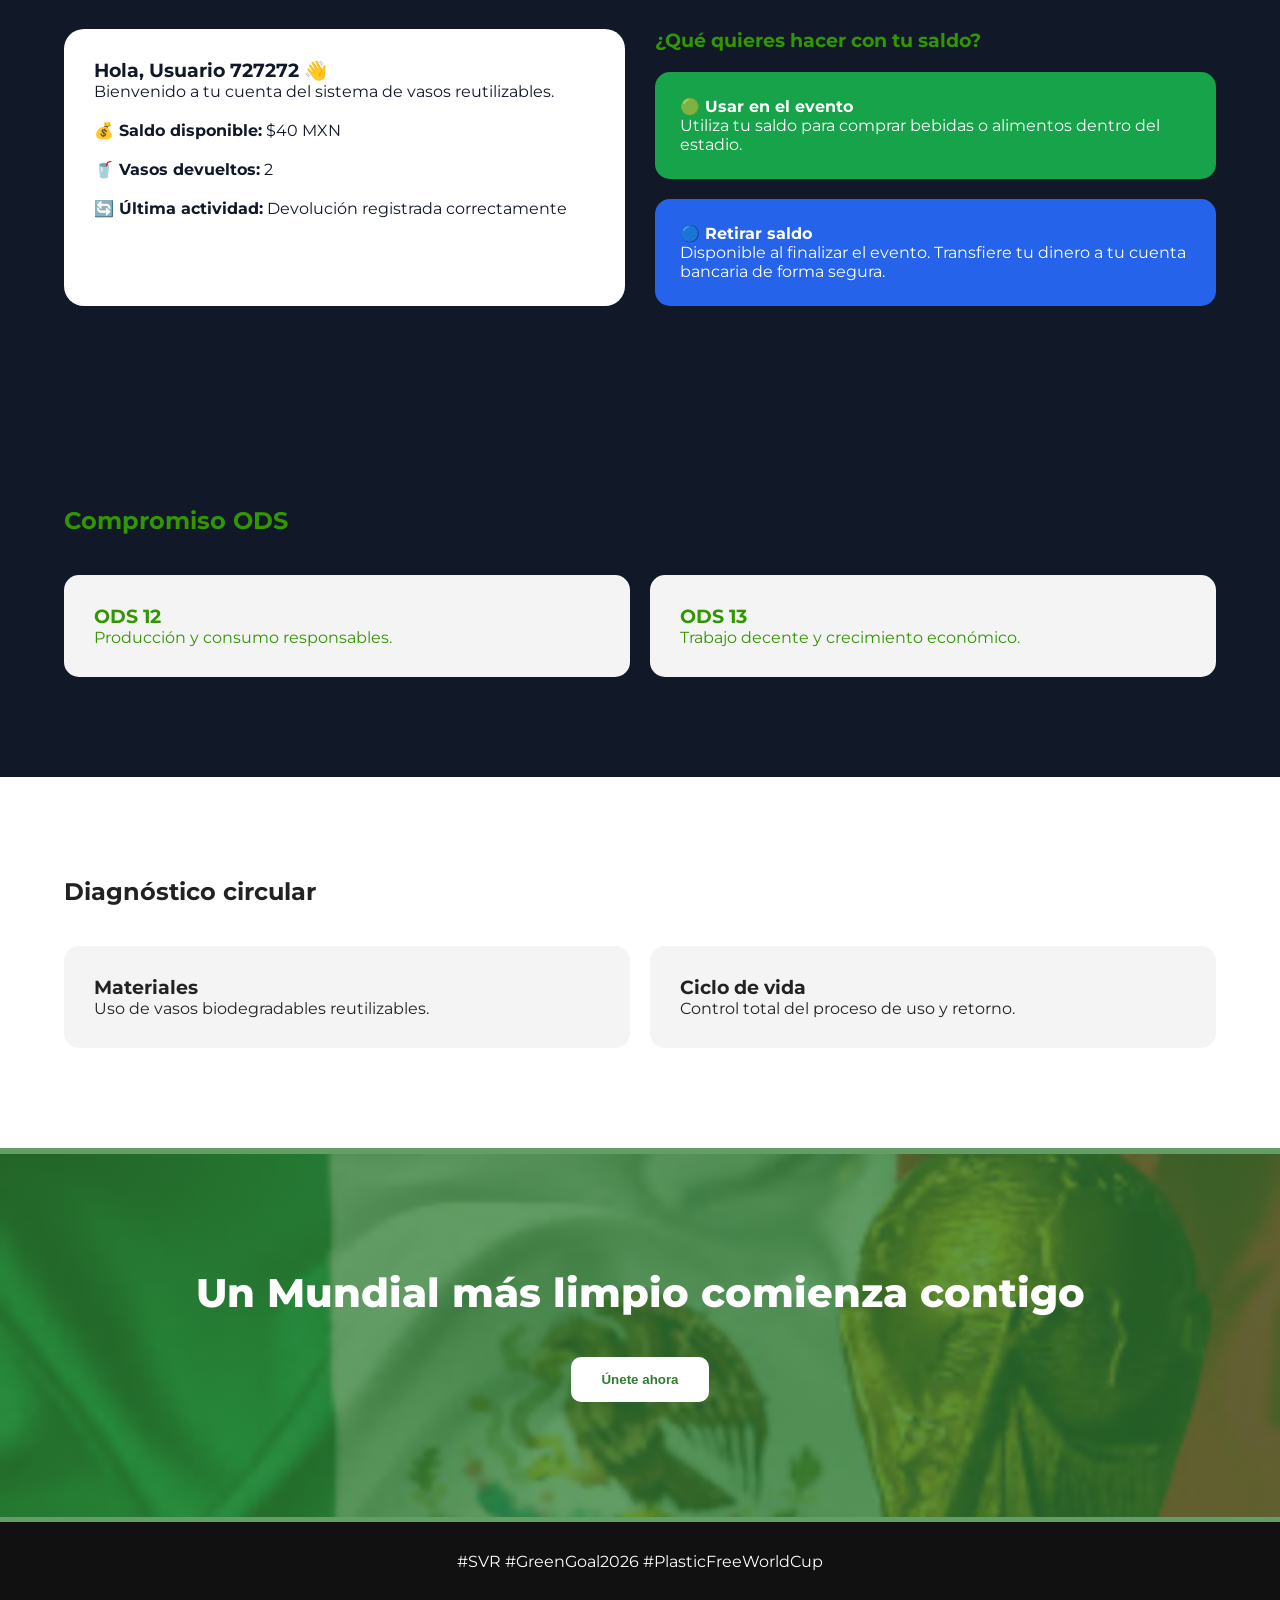
==== commit 77c7ab6e: "Cambios" ====
--- a/index.html
+++ b/index.html
@@ -189,6 +189,55 @@
     </div>
 </section>
 
+<section id="dashboard" class="section reveal dark">
+    <div class="container">
+
+        <h2>Simulación del sistema para asistentes</h2>
+
+        <div class="user-dashboard">
+
+            <div class="dashboard-card">
+
+                <h3>Hola, Usuario 727272 👋</h3>
+
+                <p>
+                    Bienvenido a tu cuenta del sistema de vasos reutilizables.
+                </p>
+
+                <div class="account-stats">
+                    <div><strong>💰 Saldo disponible:</strong> $40 MXN</div>
+                    <div><strong>🥤 Vasos devueltos:</strong> 2</div>
+                    <div><strong>🔄 Última actividad:</strong> Devolución registrada correctamente</div>
+                </div>
+
+            </div>
+
+            <div class="dashboard-actions">
+
+                <h3>¿Qué quieres hacer con tu saldo?</h3>
+
+                <div class="action-card use-balance">
+                    <h4>🟢 Usar en el evento</h4>
+                    <p>
+                        Utiliza tu saldo para comprar bebidas o alimentos dentro del estadio.
+                    </p>
+                </div>
+
+                <div class="action-card withdraw-balance">
+                    <h4>🔵 Retirar saldo</h4>
+                    <p>
+                        Disponible al finalizar el evento.
+                        Transfiere tu dinero a tu cuenta bancaria de forma segura.
+                    </p>
+                </div>
+
+            </div>
+
+        </div>
+
+    </div>
+</section>
+
 <section id="ods" class="section reveal dark">
     <div class="container">
         <h2>Compromiso ODS</h2>
@@ -233,7 +282,7 @@
 </section>
 
 <footer>
-    <p>#GreenGoal2026 #PlasticFreeWorldCup</p>
+    <p>#SVR #GreenGoal2026 #PlasticFreeWorldCup </p>
 </footer>
 
 <script src="script.js"></script>
--- a/style.css
+++ b/style.css
@@ -88,7 +88,7 @@
 
 .dark{
   background:var(--dark);
-  color:white;
+  color:rgb(50, 150, 0);
 }
 
 .grid-2,
@@ -149,9 +149,34 @@
 }
 
 .cta{
-  padding:100px 20px;
-  text-align:center;
-  background:var(--secondary);
+  padding:120px 20px;
+  text-align:center;
+  position:relative;
+  color:white;
+
+  background:
+  linear-gradient(
+      rgba(46,125,50,.75),
+      rgba(46,125,50,.75)
+  ),
+  url('./assets/backg.png') center/contain no-repeat;
+}
+
+.cta h2{
+  font-size:2.5rem;
+  font-weight:800;
+  margin-bottom:20px;
+}
+
+.cta button{
+  background:white;
+  color:var(--primary);
+  font-weight:700;
+  transition:.3s;
+}
+
+.cta button:hover{
+  transform:scale(1.05);
 }
 
 footer{
@@ -203,4 +228,58 @@
   .hero h1{
       font-size:2.2rem;
   }
+}
+
+.user-dashboard{
+  display:grid;
+  grid-template-columns:1fr 1fr;
+  gap:30px;
+  margin-top:40px;
+}
+
+.dashboard-card{
+  background:white;
+  color:#111827;
+  padding:30px;
+  border-radius:20px;
+}
+
+.account-stats{
+  margin-top:20px;
+  display:flex;
+  flex-direction:column;
+  gap:20px;
+}
+
+.dashboard-actions{
+  display:flex;
+  flex-direction:column;
+  gap:20px;
+}
+
+.action-card{
+  padding:25px;
+  border-radius:15px;
+  transition:.3s;
+  cursor:pointer;
+}
+
+.use-balance{
+  background:#16a34a;
+  color:white;
+}
+
+.withdraw-balance{
+  background:#2563eb;
+  color:white;
+}
+
+.action-card:hover{
+  transform:translateY(-5px);
+}
+
+@media(max-width:768px){
+  .user-dashboard{
+      grid-template-columns:1fr;
+  }
 }
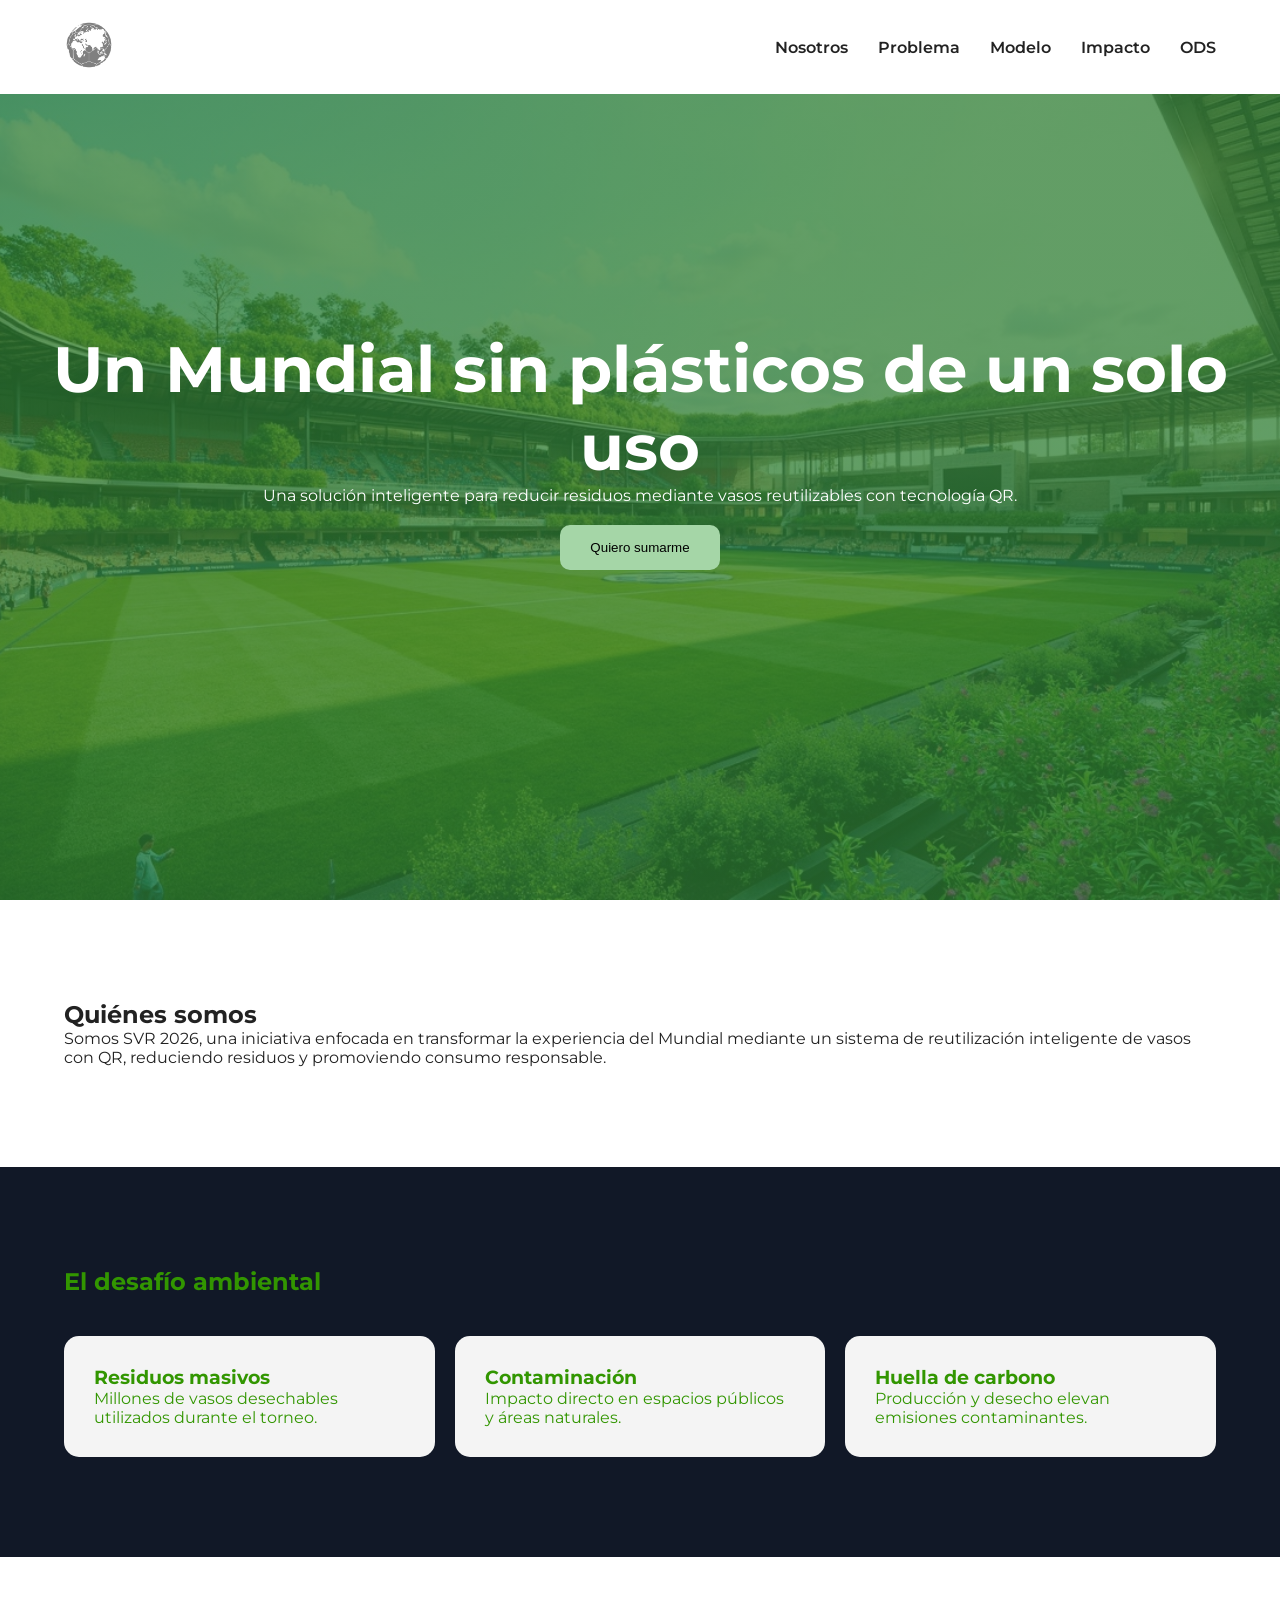
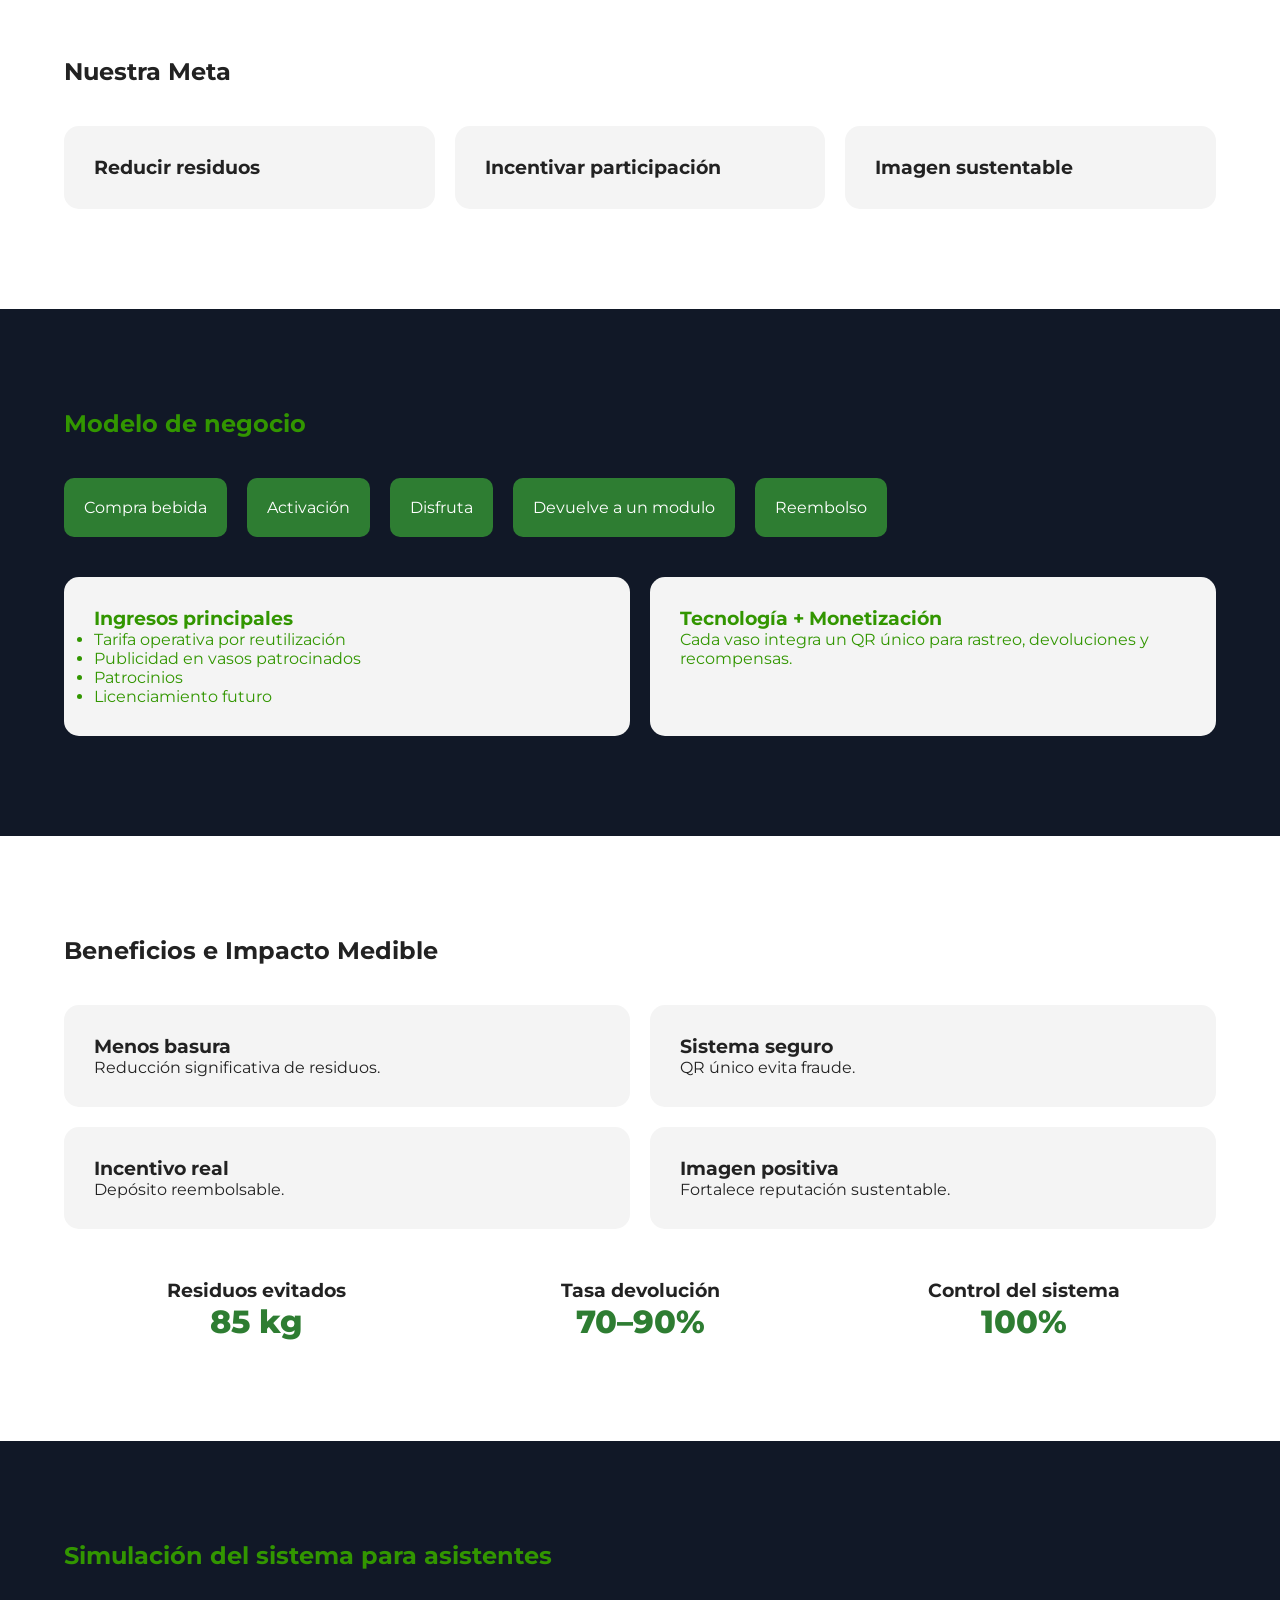
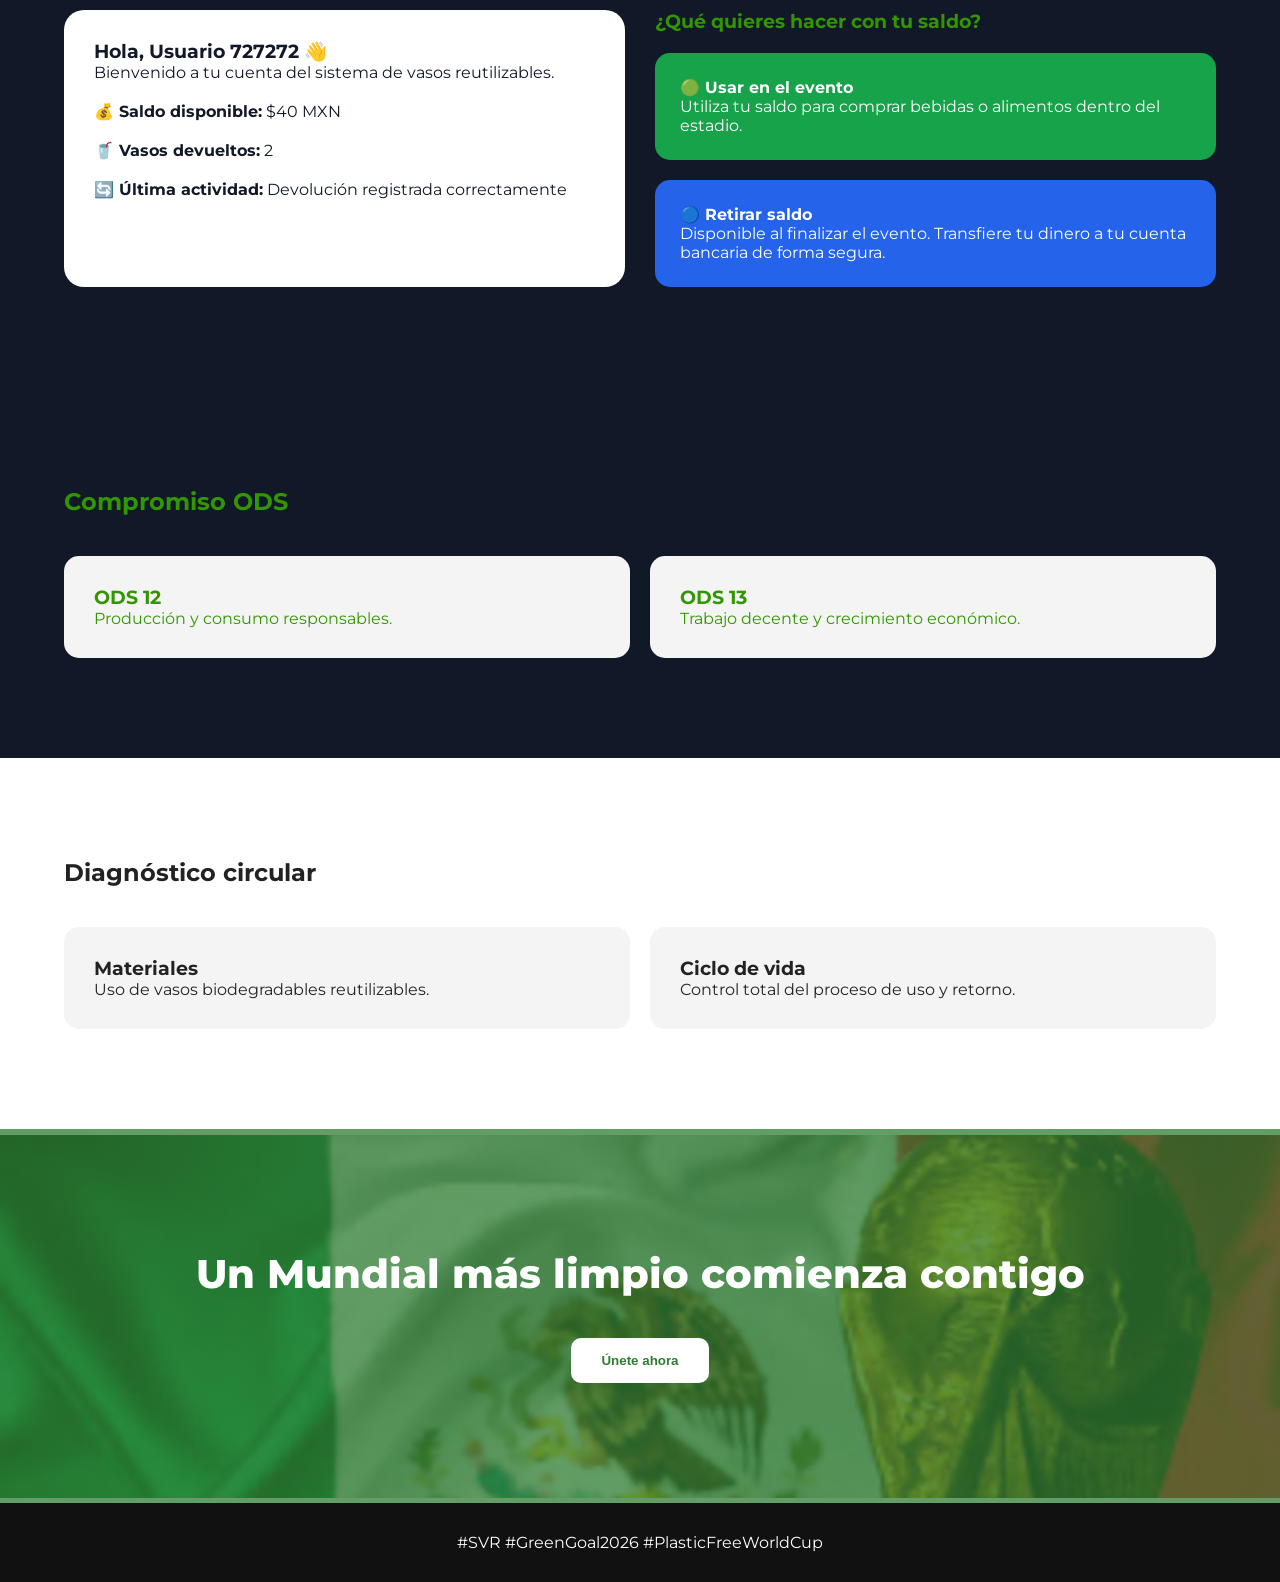
==== commit d8382406: "Cambios" ====
--- a/index.html
+++ b/index.html
@@ -108,10 +108,10 @@
         <div class="timeline-flow">
 
             <div class="flow-step">Compra bebida</div>
-            <div class="flow-step">Recibe vaso QR</div>
-            <div class="flow-step">Usa y participa</div>
-            <div class="flow-step">Devuelve vaso</div>
-            <div class="flow-step">Recibe recompensas</div>
+            <div class="flow-step">Activación</div>
+            <div class="flow-step">Disfruta</div>
+            <div class="flow-step">Devuelve a un modulo</div>
+            <div class="flow-step">Reembolso</div>
 
         </div>
 
@@ -122,7 +122,6 @@
                 <ul>
                     <li>Tarifa operativa por reutilización</li>
                     <li>Publicidad en vasos patrocinados</li>
-                    <li>Vasos no devueltos</li>
                     <li>Patrocinios</li>
                     <li>Licenciamiento futuro</li>
                 </ul>
